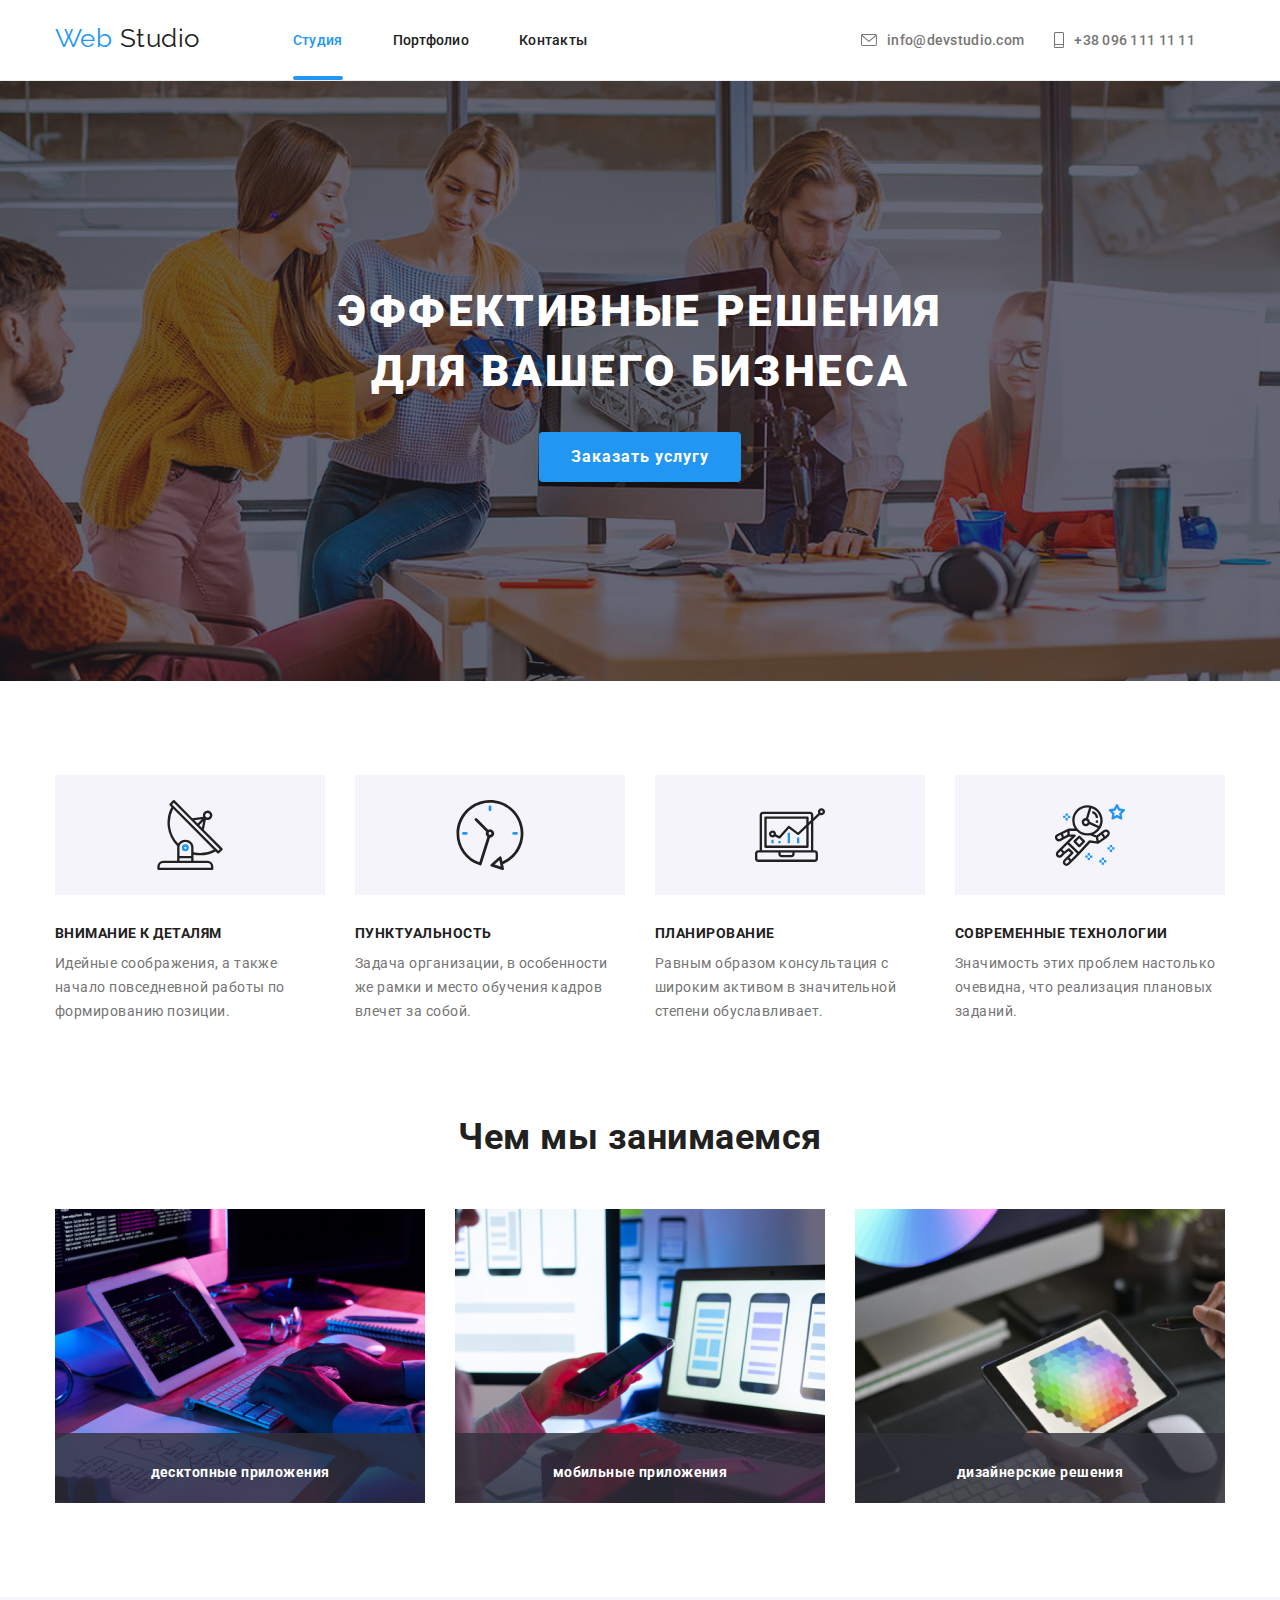
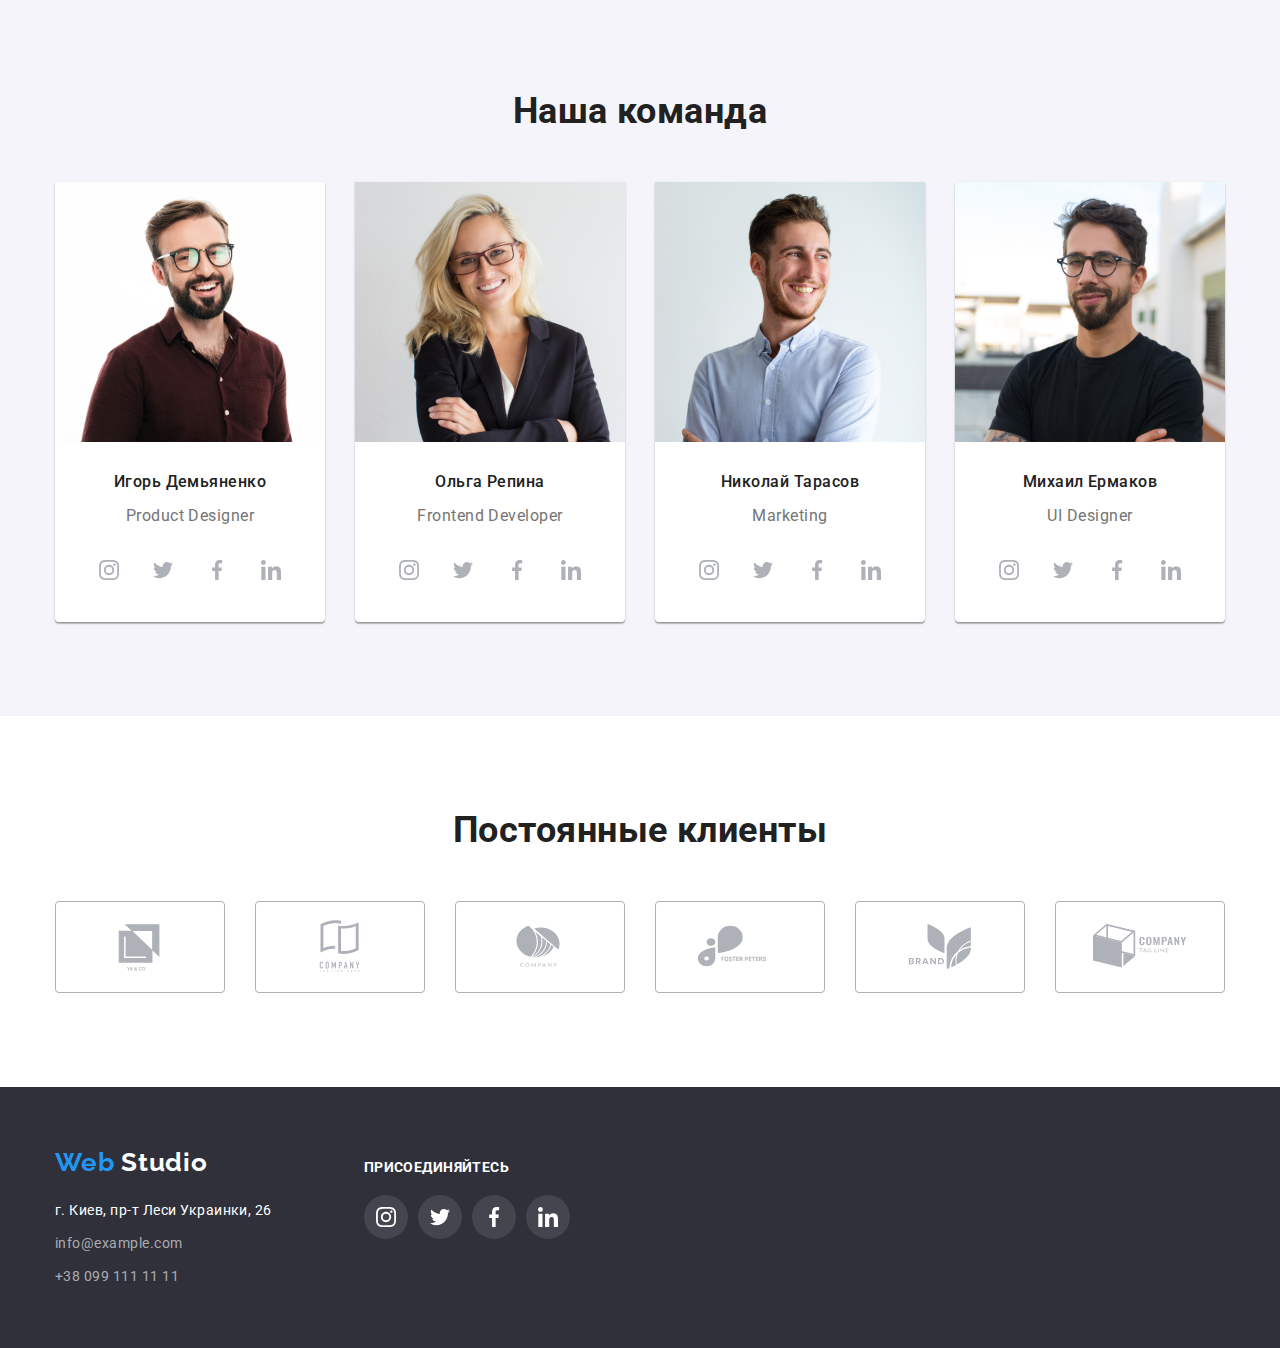
==== index.html @ a94831d3 "second commit" ====
<!DOCTYPE html>
<html lang="ru">
  <head>
    <meta charset="UTF-8" />
    <meta http-equiv="X-UA-Compatible" content="IE=edge" />
    <meta name="viewport" content="width=device-width, initial-scale=1.0" />
    <title>Студия</title>
    <link
      href="https://fonts.googleapis.com/css2?family=Raleway:wght@700&family=Roboto:wght@400;500;700;900&display=swap"
      rel="stylesheet"
    />
    <link
      rel="stylesheet"
      href="https://cdnjs.cloudflare.com/ajax/libs/modern-normalize/1.1.0/modern-normalize.min.css"
    />
    <!-- Animate.css start -->
    <link
      rel="stylesheet"
      href="https://cdnjs.cloudflare.com/ajax/libs/animate.css/4.1.1/animate.min.css"
    />
    <!-- Animate.css end -->

    <link rel="stylesheet" href="./css/styles.css" />
  </head>

  <body>
    <!--header-->

    <header class="page-header">
      <div class="container main-nav">
        <nav class="header-nav">
          <a href="./index.html" class="logo">
            Web
            <span class="second">Studio</span>
          </a>
          <ul class="site-nav list">
            <li class="item">
              <a href="./index.html" class="link current">Студия</a>
            </li>
            <li class="item">
              <a href="./portfolio.html" class="link">Портфолио</a>
            </li>
            <li class="item"><a href="" class="link">Контакты</a></li>
          </ul>
        </nav>

        <ul class="auth-nav list">
          <li class="item">
            <a class="auth-nav-link link" href="mailto:info@devstudio.com">
              <svg class="auth-nav-icon" width="16" height="12">
                <use href="./images/icons.svg#icon-post-mail"></use>
              </svg>
              info@devstudio.com
            </a>
          </li>

          <li class="item">
            <a class="auth-nav-link link" href="tel:+380961111111">
              <svg class="auth-nav-icon" width="10" height="16">
                <use href="./images/icons.svg#icon-telephone"></use>
              </svg>

              +38 096 111 11 11
            </a>
          </li>
        </ul>
      </div>
    </header>
    <main>
      <!--Герой-->

      <div class="hero overlay">
        <section>
          <div class="conteiner">
            <h1 class="title">
              Эффективные решения
              <br />
              для вашего бизнеса
            </h1>
            <button data-modal-open type="button" class="button primary">
              Заказать услугу
            </button>
          </div>
        </section>
        <!-- Модальное окно -->

        <div class="backdrop is-hidden" data-modal>
          <div class="modal">
            <button data-modal-close class="close">
              <svg class="button-close" width="18" height="18">
                <use href="./images/icons.svg#icon-icon-close"></use>
              </svg>
            </button>
          </div>
        </div>
      </div>

      <!--Преимущества-->

      <section class="section no-padding">
        <div class="container">
          <h2 class="visually-hidden">Преимущества</h2>
          <ul class="feature-list list">
            <li class="item">
              <div class="feature-list-icon">
                <svg class="feature-icon" width="70" height="70">
                  <use href="./images/icons.svg#icon-antenna"></use>
                </svg>
              </div>
              <h3 class="title">Внимание к деталям</h3>
              <p class="text">
                Идейные соображения, а также начало повседневной работы по
                формированию позиции.
              </p>
            </li>
            <li class="item">
              <div class="feature-list-icon">
                <svg class="feature-icon" width="70" height="70">
                  <use href="./images/icons.svg#icon-clock"></use>
                </svg>
              </div>
              <h3 class="title">Пунктуальность</h3>
              <p class="text">
                Задача организации, в особенности же рамки и место обучения
                кадров влечет за собой.
              </p>
            </li>
            <li class="item">
              <div class="feature-list-icon">
                <svg class="feature-icon" width="70" height="70">
                  <use href="./images/icons.svg#icon-diagram"></use>
                </svg>
              </div>
              <h3 class="title">Планирование</h3>
              <p class="text">
                Равным образом консультация с широким активом в значительной
                степени обуславливает.
              </p>
            </li>
            <li class="item">
              <div class="feature-list-icon">
                <svg class="feature-icon" width="70" height="70">
                  <use href="./images/icons.svg#icon-astronaut"></use>
                </svg>
              </div>
              <h3 class="title">Современные технологии</h3>
              <p class="text">
                Значимость этих проблем настолько очевидна, что реализация
                плановых заданий.
              </p>
            </li>
          </ul>
        </div>
      </section>

      <!--Чем мы занимаемся!-->

      <section class="section no-padding work">
        <div class="container">
          <h2 class="caption">Чем мы занимаемся</h2>
          <ul class="caption-list list">
            <li class="caption-img">
              <img
                src="./images/img-01.jpg"
                alt="компьютер"
                width="370"
                height="294"
              />
              <h3 class="text-list-work">десктопные приложения</h3>
            </li>
            <li class="caption-img">
              <img
                src="./images/img-02.jpg"
                alt="телефон"
                width="370"
                height="294"
              />
              <h3 class="text-list-work">мобильные приложения</h3>
            </li>
            <li class="caption-img">
              <img
                src="./images/img-03.jpg"
                alt="планшет"
                width="370"
                height="294"
              />
              <h3 class="text-list-work">дизайнерские решения</h3>
            </li>
          </ul>
        </div>
      </section>

      <!-- Наша команда-->

      <section class="section team no-padding">
        <div class="container">
          <h2 class="caption">Наша команда</h2>
          <ul class="team list">
            <li class="team-worker">
              <img
                class="team-img"
                src="./images/Stuff/image-01.jpg"
                alt="Игорь Демьяненко"
                width="270"
                height="260"
              />
              <div class="team-container">
                <h3 class="title">Игорь Демьяненко</h3>
                <p lang="en" class="text">Product Designer</p>

                <ul class="social-icon list">
                  <li class="list-social-icon">
                    <a
                      class="social-media-link link"
                      href=""
                      target="_blank"
                      rel="noopener noreferrer"
                      aria-label="instagram"
                    >
                      <svg class="team-social-icon" width="20" height="20">
                        <use
                          class="letter"
                          href="./images/icons.svg#icon-instagram"
                        ></use>
                      </svg>
                    </a>
                  </li>
                  <li class="list-social-icon">
                    <a
                      class="social-media-link link"
                      href=""
                      target="_blank"
                      rel="noopener noreferrer"
                      aria-label="twitter"
                    >
                      <svg class="team-social-icon" width="20" height="20">
                        <use href="./images/icons.svg#icon-twitter"></use>
                      </svg>
                    </a>
                  </li>
                  <li class="list-social-icon">
                    <a
                      class="social-media-link link"
                      href=""
                      target="_blank"
                      rel="noopener noreferrer"
                      aria-label="facebook"
                    >
                      <svg class="team-social-icon" width="20" height="20">
                        <use href="./images/icons.svg#icon-facebook"></use>
                      </svg>
                    </a>
                  </li>
                  <li class="list-social-icon">
                    <a
                      class="social-media-link link"
                      href=""
                      target="_blank"
                      rel="noopener noreferrer"
                      aria-label="linkedin"
                    >
                      <svg class="team-social-icon" width="20" height="20">
                        <use href="./images/icons.svg#icon-linkedin"></use>
                      </svg>
                    </a>
                  </li>
                </ul>
              </div>
            </li>
            <li class="team-worker">
              <img
                class="team-img"
                src="./images/Stuff/image-02.jpg"
                alt="Ольга Репина"
                width="270"
                height="260"
              />
              <div class="team-container">
                <h3 class="title">Ольга Репина</h3>
                <p lang="en" class="text">Frontend Developer</p>

                <ul class="social-icon list">
                  <li class="list-social-icon">
                    <a
                      class="social-media-link link"
                      href=""
                      target="_blank"
                      rel="noopener noreferrer"
                      aria-label="instagram"
                    >
                      <svg class="team-social-icon" width="20" height="20">
                        <use href="./images/icons.svg#icon-instagram"></use>
                      </svg>
                    </a>
                  </li>
                  <li class="list-social-icon">
                    <a
                      class="social-media-link link"
                      href=""
                      target="_blank"
                      rel="noopener noreferrer"
                      aria-label="twitter"
                    >
                      <svg class="team-social-icon" width="20" height="20">
                        <use href="./images/icons.svg#icon-twitter"></use>
                      </svg>
                    </a>
                  </li>
                  <li class="list-social-icon">
                    <a
                      class="social-media-link link"
                      href=""
                      target="_blank"
                      rel="noopener noreferrer"
                      aria-label="facebook"
                    >
                      <svg class="team-social-icon" width="20" height="20">
                        <use href="./images/icons.svg#icon-facebook"></use>
                      </svg>
                    </a>
                  </li>
                  <li class="list-social-icon">
                    <a
                      class="social-media-link link"
                      href=""
                      target="_blank"
                      rel="noopener noreferrer"
                      aria-label="linkedin"
                    >
                      <svg class="team-social-icon" width="20" height="20">
                        <use href="./images/icons.svg#icon-linkedin"></use>
                      </svg>
                    </a>
                  </li>
                </ul>
              </div>
            </li>
            <li class="team-worker">
              <img
                class="team-img"
                src="./images/Stuff/image-03.jpg"
                alt="Николай Тарасов"
                width="270"
                height="260"
              />
              <div class="team-container">
                <h3 class="title">Николай Тарасов</h3>
                <p lang="en" class="text">Marketing</p>

                <ul class="social-icon list">
                  <li class="list-social-icon">
                    <a
                      class="social-media-link link"
                      href=""
                      target="_blank"
                      rel="noopener noreferrer"
                      aria-label="instagram"
                    >
                      <svg class="team-social-icon" width="20" height="20">
                        <use href="./images/icons.svg#icon-instagram"></use>
                      </svg>
                    </a>
                  </li>
                  <li class="list-social-icon">
                    <a
                      class="social-media-link link"
                      href=""
                      target="_blank"
                      rel="noopener noreferrer"
                      aria-label="twitter"
                    >
                      <svg class="team-social-icon" width="20" height="20">
                        <use href="./images/icons.svg#icon-twitter"></use>
                      </svg>
                    </a>
                  </li>
                  <li class="list-social-icon">
                    <a
                      class="social-media-link link"
                      href=""
                      target="_blank"
                      rel="noopener noreferrer"
                      aria-label="facebook"
                    >
                      <svg class="team-social-icon" width="20" height="20">
                        <use href="./images/icons.svg#icon-facebook"></use>
                      </svg>
                    </a>
                  </li>
                  <li class="list-social-icon">
                    <a
                      class="social-media-link link"
                      href=""
                      target="_blank"
                      rel="noopener noreferrer"
                      aria-label="linkedin"
                    >
                      <svg class="team-social-icon" width="20" height="20">
                        <use href="./images/icons.svg#icon-linkedin"></use>
                      </svg>
                    </a>
                  </li>
                </ul>
              </div>
            </li>
            <li class="team-worker">
              <img
                class="team-img"
                src="./images/Stuff/image-04.jpg"
                alt="Михаил Ермаков"
                width="270"
                height="260"
              />
              <div class="team-container">
                <h3 class="title">Михаил Ермаков</h3>
                <p lang="en" class="text">UI Designer</p>

                <ul class="social-icon list">
                  <li class="list-social-icon">
                    <a
                      class="social-media-link link"
                      href=""
                      target="_blank"
                      rel="noopener noreferrer"
                      aria-label="instagram"
                    >
                      <svg class="team-social-icon" width="20" height="20">
                        <use href="./images/icons.svg#icon-instagram"></use>
                      </svg>
                    </a>
                  </li>
                  <li class="list-social-icon">
                    <a
                      class="social-media-link link"
                      href=""
                      target="_blank"
                      rel="noopener noreferrer"
                      aria-label="twitter"
                    >
                      <svg class="team-social-icon" width="20" height="20">
                        <use href="./images/icons.svg#icon-twitter"></use>
                      </svg>
                    </a>
                  </li>
                  <li class="list-social-icon">
                    <a
                      class="social-media-link link"
                      href=""
                      target="_blank"
                      rel="noopener noreferrer"
                      aria-label="facebook"
                    >
                      <svg class="team-social-icon" width="20" height="20">
                        <use href="./images/icons.svg#icon-facebook"></use>
                      </svg>
                    </a>
                  </li>
                  <li class="list-social-icon">
                    <a
                      class="social-media-link link"
                      href=""
                      target="_blank"
                      rel="noopener noreferrer"
                      aria-label="linkedin"
                    >
                      <svg class="team-social-icon" width="20" height="20">
                        <use href="./images/icons.svg#icon-linkedin"></use>
                      </svg>
                    </a>
                  </li>
                </ul>
              </div>
            </li>
          </ul>
        </div>
      </section>

      <!--Постоянные партнеры -->

      <section class="section no-padding">
        <div class="container">
          <h2 class="caption">Постоянные клиенты</h2>
          <ul class="partner-list list">
            <li class="item">
              <a class="partner-link" href="">
                <svg class="partner-icon" width="106" height="60">
                  <use class="group" href="./images/icons.svg#icon-yako"></use>
                </svg>
              </a>
            </li>
            <li class="item">
              <a class="partner-link" href="">
                <svg class="partner-icon" width="106" height="60">
                  <use href="./images/icons.svg#icon-tagline-company"></use>
                </svg>
              </a>
            </li>
            <li class="item">
              <a class="partner-link" href="">
                <svg class="partner-icon" width="106" height="60">
                  <use href="./images/icons.svg#icon-company"></use>
                </svg>
              </a>
            </li>
            <li class="item">
              <a class="partner-link" href="">
                <svg class="partner-icon" width="106" height="60">
                  <use href="./images/icons.svg#icon-foster-peters"></use>
                </svg>
              </a>
            </li>
            <li class="item">
              <a class="partner-link" href="">
                <svg class="partner-icon" width="106" height="60">
                  <use href="./images/icons.svg#icon-brand"></use>
                </svg>
              </a>
            </li>
            <li class="item">
              <a class="partner-link" href="">
                <svg class="partner-icon" width="106" height="60">
                  <use href="./images/icons.svg#icon-company-tagline"></use>
                </svg>
              </a>
            </li>
          </ul>
        </div>
      </section>
    </main>

    <!--footer-->

    <footer class="footer">
      <div class="container">
        <div class="footer-adress">
          <a href="./index.html" class="logo">
            Web
            <span class="secondary">Studio</span>
          </a>
          <address class="address">
            <ul class="contact list">
              <li class="item item-map">
                <a
                  href="https://goo.gl/maps/piqngm7oDQpEDh6u6"
                  target="_blank"
                  rel="noopener nofollow noreferrer"
                  class="link"
                >
                  г. Киев, пр-т Леси Украинки, 26
                </a>
              </li>
              <li class="item">
                <a href="mailto:info@example.com" class="info"
                  >info@example.com</a
                >
              </li>
              <li class="item">
                <a href="tel:+380991111111" class="info">+38 099 111 11 11</a>
              </li>
            </ul>
          </address>
        </div>

        <div class="footer-social">
          <h2 class="caption">присоединяйтесь</h2>
          <ul class="social-icon list">
            <li class="list-social-icon">
              <a
                class="link"
                href=""
                target="_blank"
                rel="noopener noreferrer"
                aria-label="instagram"
              ></a>
              <svg class="team-social-icon" width="20" height="20">
                <use href="./images/symbol-defs.svg#icon-instagram"></use>
              </svg>
            </li>
            <li class="list-social-icon">
              <a
                class="link"
                href=""
                target="_blank"
                rel="noopener noreferrer"
                aria-label="twitter"
              ></a>
              <svg class="team-social-icon" width="20" height="20">
                <use href="./images/symbol-defs.svg#icon-twitter"></use>
              </svg>
            </li>
            <li class="list-social-icon">
              <a
                class="link"
                href=""
                target="_blank"
                rel="noopener noreferrer"
                aria-label="facebook"
              ></a>
              <svg class="team-social-icon" width="20" height="20">
                <use href="./images/symbol-defs.svg#icon-facebook"></use>
              </svg>
            </li>
            <li class="list-social-icon">
              <a
                class="link"
                href=""
                target="_blank"
                rel="noopener noreferrer"
                aria-label="linkedin"
              ></a>
              <svg class="team-social-icon" width="20" height="20">
                <use href="./images/symbol-defs.svg#icon-linkedin"></use>
              </svg>
            </li>
          </ul>
        </div>
      </div>
    </footer>
    <script src="./js/modal.js"></script>
  </body>
</html>
---- css/styles.css ----
/* цвет основного текста #212121 */
/* вторичный цвет текста #757575 */
/* цвет основного фона  #FFFFFF */
/* акцент 2196F3 */
/* вторичный цвет фона 2F303A */

:root {
    --primary-text-color: #212121;
    --title-text-color: #757575;
    --accent-color: #2196F3;
    --primary-white-color: #FFFFFF;
    --secondary-bg-gray-color: #2F303A;
    --secondary-dg-but-color: #F5F4FA;
    --animation-transition: 250ms cubic-bezier(0.4, 0, 0.2, 1);
    --svg-icon-color-gray: #AFB1B8;
}

body {
    background-color: var(--primary-white-color);
    color: var(--primary-text-color);

    font-family: Roboto, sans-serif;
    letter-spacing: 0.03em
}

img {
    display: block;
    max-width: 100%;
    height: auto;
}

.visually-hidden {
    position: absolute;
    white-space: nowrap;
    width: 1px;
    height: 1px;
    overflow: hidden;
    border: 0;
    padding: 0;
    clip: rect(0 0 0 0);
    clip-path: inset(50%);
    margin: -1px;
}

/*  Основные Утилиты */

.container {
    margin-left: auto;
    margin-right: auto;
    width: 1200px;
    padding-left: 15px;
    padding-right: 15px;

    margin-top: 0 auto;
}



.list {
    list-style: none;
    margin: 0;
    padding: 0;
}



/* Стили для html */



/* header  Site nav */



.logo {
    padding-top: 24px;
    padding-bottom: 25px;

    color: var(--accent-color);

    font-family: Raleway, sans-serif;
    font-size: 26px;
    line-height: 1.2x;
    text-decoration: none;

    color: var(--accent-color);

}

.logo .second {
    color: var(--primary-text-color);
}

.main-nav {
    display: flex;

}



.page-header {
    border-bottom: 1px solid #ECECEC;

}

.header-nav {
    display: flex;

}

.site-nav {
    display: flex;
    margin-left: 93px;

}

.site-nav .item {
    margin-right: 50px;
}

.site-nav .item:last-child {
    margin-right: 0;
}


.site-nav .link {
    display: block;
    padding-top: 32px;
    padding-bottom: 32px;

    color: var(--primary-text-color);

    font-weight: 500;
    font-size: 14px;
    line-height: 1.15;
    letter-spacing: 0.02em;
    text-decoration: none;

    transition: color var(--animation-transition);

}

.site-nav .link:hover,
.site-nav .link:focus {
    color: var(--accent-color);
}

.site-nav .link.current {
    color: var(--accent-color);
}


.item {
    position: relative;
}


.link.current::after {
    position: absolute;
    content: '';
    display: block;
    left: 0;
    bottom: 0;

    width: 100%;
    height: 4px;

    background-color: var(--accent-color);
    border-radius: 2px;

}




.auth-nav {
    display: flex;
    margin-left: auto;


}

/* Иконки навигации */


.auth-nav-link {
    display: flex;
    padding-top: 32px;
    padding-bottom: 32px;

    margin-right: 30px;

    color: var(--title-text-color);

    font-weight: 500;
    font-size: 14px;
    line-height: 1.15;
    letter-spacing: 0.02em;
    text-decoration: none;

    text-align: center;
    justify-content: center;
    align-items: center;

    transition: color var(--animation-transition);

}




.auth-nav-icon {
    margin-right: 10px;
    fill: currentColor;

}



.auth-nav-link:hover,
.auth-nav-link:focus {
    color: var(--accent-color);
}





/* Герой */




.hero {

    padding-top: 200px;
    padding-bottom: 200px;

    color: var(--primary-white-color);
    background-color: var(--secondary-bg-gray-color);

    left: 0px;
    top: 80px;
    text-align: center;
    display: block;


}

.overlay {
    max-width: 1600px;
    height: 600px;
    margin-left: auto;
    margin-right: auto;
    background-image: linear-gradient(to right, rgba(47, 48, 58, 0.4), rgba(47, 48, 58, 0.4)), url("../images/Img\ bg\ 1.png");
    background-repeat: no-repeat;
    background-position: center;
    background-size: cover;

}




.hero .title {
    margin-bottom: 30px;
    margin-top: 0;

    text-transform: uppercase;
    font-weight: 900;
    font-size: 44px;
    line-height: 1.37;
    letter-spacing: 0.06em;
    text-align: center;

}

/* button */


.button {
    text-align: center;
    border-radius: 4px;
    display: inline-block;
    border: transparent;
    justify-content: center;

    color: var(--primary-white-color);
    background-color: var(--accent-color);

    cursor: pointer;
    border: none;
}

.button.primary {
    padding: 10px 32px;

    min-width: 200px;
    cursor: pointer;
    font-weight: 700;
    font-size: 16px;
    line-height: 1.88;
    letter-spacing: 0.06em;
    border: none;

    box-shadow: 0px 4px 4px rgba(0, 0, 0, 0.15);
    transition: background-color var(--animation-transition);
}

.button.primary:hover,
.button.primary:focus {
    background-color: var(--accent-color);
}



/* Преимущества feature-list
section no-padding*/

.feature-list {
    display: flex;
    flex-wrap: wrap;
    padding-left: 0;
}

.feature-list-icon {
    display: flex;
    height: 120px;
    justify-content: center;

    text-align: center;
    align-items: center;

    background-color: #F5F4FA;

    margin-bottom: 30px;
}

.feature-list .item {
    width: 270px;

}

.feature-list .item:not(:last-child) {
    margin-right: 30px;

}

.feature-list .title {
    margin: 0;
    margin-bottom: 10px;

    color: var(--title-text---color);

    text-transform: uppercase;
    font-weight: 700;
    font-size: 14px;
    line-height: 1.15;
}

.feature-list .text {
    margin: 0;

    color: #757575;

    font-weight: 400;
    font-size: 14px;
    line-height: 1.72;

}




/* Чем мы занимаемся */


.section {

    padding-top: 94px;
    padding-bottom: 94px;

}

.section .no-padding {
    padding-top: 0;
    padding-bottom: 0;
}

.section.no-padding.work {
    padding-top: 0;
}

.section .caption {
    margin-top: 0;
    margin-bottom: 50px;

    color: var(--primary-text-color);

    font-weight: 700;
    font-size: 36px;
    line-height: 1, 17;
    text-align: center;


}


.caption-list {
    display: flex;

}


.caption-img:nth-child(2) {
    margin-right: 30px;
    margin-left: 30px;
    /* position: relative; */
}

/* Позиционирование - Чем мы занимаемся */

.caption-img {
    position: relative;

}

.text-list-work {
    position: absolute;
    bottom: 0;
    left: 50%;
    right: 50%;
    width: 100%;

    font-weight: 700;
    font-size: 14px;
    line-height: 1.14;
    text-align: center;
    letter-spacing: 0.03em;

    color: var(--primary-white-color);

    transform: translate(-50%, -50%);
}

.caption-img::before {
    display: flex;
    position: absolute;
    bottom: 0;
    content: "";
    width: 370px;
    height: 70px;


    background: rgba(47, 48, 58, 0.8);

}




/* Наша команда */

.section.team {
    background-color: var(--secondary-dg-but-color);
}

.team-container {
    padding-top: 30px;
    padding-bottom: 30px;
}

.section .team {
    display: flex;
}

.team .title {
    margin-bottom: 10px;
    margin-top: 0;

    color: var(--primary-text-color);

    font-weight: 500;
    font-size: 16px;
    line-height: 1.19;
    text-align: center;

}

.team .text {
    margin-top: 0;
    margin-bottom: 16px;

    color: var(--title-text-color);

    font-weight: 400;
    font-size: 16px;
    line-height: 1.9;
    text-align: center;

}


.team-worker:nth-child(-n+3) {
    margin-right: 30px;
}

.team-worker {
    background: var(--primary-white-color);
    box-shadow: 0px 1px 3px rgba(0, 0, 0, 0.12), 0px 1px 1px rgba(0, 0, 0, 0.14), 0px 2px 1px rgba(0, 0, 0, 0.2);
    border-radius: 0px 0px 4px 4px;
}




/* Соцсети Команды*/

.social-icon {
    display: flex;
    justify-content: center;
    align-items: center;
    text-align: center;
}

.list-social-icon:not(:last-child) {
    margin-right: 10px;
}

.social-media-link {
    display: flex;
    align-items: center;
    justify-content: center;
    width: 44px;
    height: 44px;
    color: #AFB1B8;
    border-radius: 50%;

    transition: color var(--animation-transition), background-color var(--animation-transition);
}


.social-media-link:hover,
.social-media-link:focus {
    color: #FFFFFF;
    background-color: var(--accent-color);
    transition: color var(--animation-transition), background-color var(--animation-transition);
}

.team-social-icon {
    fill: currentColor;
}






/*  Постоянные партнеры  */


.partner-list {
    display: flex;
    flex-wrap: wrap;
    padding-left: 0;

}

.partner-link {
    display: flex;
    text-align: center;
    justify-content: center;
    align-items: center;

    color: var(--svg-icon-color-gray);

    width: 170px;
    height: 92px;

    border: 1px solid #AFB1B8;
    border-radius: 4px;

    transition: color var(--animation-transition), border var(--animation-transition);
}


.partner-list .item:not(:last-child) {
    margin-right: 30px;

}

.partner-icon {
    fill: currentColor;
}

.partner-link:hover,
.partner-link:focus {
    color: var(--accent-color);
    border: 1px solid var(--accent-color);
}











/* footet */

.logo .secondary {

    margin-top: 60px;
    margin-bottom: 20px;

    color: var(--primary-white-color);

}

.footer {

    padding-top: 60px;
    padding-bottom: 60px;
    background-color: var(--secondary-bg-gray-color);

    display: flex;
}


.footer .logo {
    margin-top: 60px;
    margin-bottom: 20px;
    margin-right: 156px;
    font-weight: 700;
    font-size: 26px;
    line-height: 1.2;
    letter-spacing: 0.03em;
}

.address {
    margin-top: 20px;
}

.contact.list>.item:nth-child(n+2) {
    margin-top: 9px;

}

.address.item-map {
    color: var(--primary-white-color);

    font-weight: 400;
    font-size: 14px;
    line-height: 1.72;
    letter-spacing: 0.03em;

}

.contact .link {
    margin-bottom: 9px;

    color: var(--primary-white-color);

    text-decoration: none;
    font-weight: 400;
    font-size: 14px;
    line-height: 1.72;
    font-style: normal;

    transition: color var(--animation-transition);
}


.contact .link:hover,
.contact .link:focus {
    color: var(--accent-color);
}

.contact .info {
    margin-bottom: 9px;

    color: rgba(255, 255, 255, 0.6);

    text-decoration: none;
    font-weight: 400;
    font-size: 14px;
    line-height: 1.72;
    font-style: normal;

    transition: color var(--animation-transition);
}

.contact .info:hover,
.contact .info:focus {
    color: var(--accent-color);
}


.footer .container {
    display: flex;
}

.list-social-icon {
    fill: currentColor;

}

.footer-social .caption {
    display: flex;
    font-weight: 700;
    font-size: 14px;
    line-height: 16px;
    letter-spacing: 0.03em;
    text-transform: uppercase;

    margin-bottom: 20px;

    color: #FFFFFF;


}

.footer .social-icon {
    margin-left: 0;
    margin-right: 0;
    padding-left: 0;
    cursor: pointer;

}


.footer-social .list-social-icon {
    border-radius: 50%;
    background-color: rgba(255, 255, 255, 0.1);
    color: #FFFFFF;

    display: flex;
    text-align: center;
    justify-content: center;
    align-items: center;

    width: 44px;
    height: 44px;

    transition: background-color var(--animation-transition);
}


/* .list-social-icon .link {
    color: #AFB1B8;
} */

.footer-social .list-social-icon:hover,
.footer-social .list-social-icon:focus {
    background-color: var(--accent-color);

}




/* Стили для Портфолио */

/* Фильтр меню */

.button.secondary {

    display: flex;

    padding: 6px, 22px;
    margin-right: 0;

    color: var(--primary-text-color);
    background-color: var(--secondary-dg-but-color);

    font-family: Roboto, sans-serif;
    cursor: pointer;
    font-weight: 500;
    font-size: 16px;
    line-height: 1.63;
    text-align: center;
    align-items: center;

    transition: color var(--animation-transition), background-color var(--animation-transition), box-shadow var(--animation-transition);


}


.button.secondary:hover,
.button.secondary:focus {
    color: var(--primary-white-color);
    background-color: var(--accent-color);
    box-shadow: 0px 3px 1px rgba(0, 0, 0, 0.1), 0px 1px 2px rgba(0, 0, 0, 0.08), 0px 2px 2px rgba(0, 0, 0, 0.12);
}

.button.secondary.all {
    width: 73px;
    height: 38px;
    left: 510px;
    top: 162px;
}

.button.secondary.veb {
    width: 128px;
    height: 38px;
    left: 591px;
    top: 162px;
}

.button.secondary.app {
    width: 145px;
    height: 38px;
    left: 727px;
    top: 162px;
}

.button.secondary.des {
    width: 103px;
    height: 38px;
    left: 880px;
    top: 162px;
}

.button.secondary.mark {
    width: 130px;
    height: 38px;
    left: 991px;
    top: 162px;
}

.list.filter {
    display: flex;
    justify-content: center;
    margin-bottom: 50px;
}

.list.filter>.item:nth-child(n+2) {
    margin-left: 8px;
}


/* Элементы  */

.link-elements {
    display: block;
    text-decoration: none;

    transition: box-shadow var(--animation-transition);
}

.projects .title {
    margin-top: 0;
    margin-bottom: 4px;

    color: var(--primary-text-color);

    font-weight: 700;
    font-size: 18px;
    line-height: 2;
    letter-spacing: 0.06em;

}

.projects .text {
    margin-top: 0;
    margin-bottom: 0;

    color: var(--title-text-color);

    font-weight: 400;
    font-size: 16px;
    line-height: 1.88;

}

.link {
    text-decoration: none;
    display: flex;
}

.projects.link.list {
    display: flex;
    flex-wrap: wrap;
    padding-left: 0;
}


.projects-element {
    width: calc((100% - 60px) / 3);
    display: block;

    transition: box-shadow var(--animation-transition);

}

.projects-element:hover,
.projects-element:focus {
    background: #FFFFFF;

    box-shadow: 0px 1px 1px rgba(0, 0, 0, 0.12), 0px 4px 4px rgba(0, 0, 0, 0.06), 1px 4px 6px rgba(0, 0, 0, 0.16);

}

.projects-element:nth-child(-n + 6) {
    margin-bottom: 30px;

}

.projects-element:nth-child(3n+2) {
    margin-left: 30px;
    margin-right: 30px;
}



.projects-box {
    border: 1px solid #EEEEEE;
    padding: 20px 24px;
    border-top: none;

}

/* Overlay portfolio*/

.projects-overlay {

    position: relative;
    overflow: hidden;

}

.projects-text {
    position: absolute;

    display: block;
    align-items: center;
    justify-content: center;
    top: 0;
    left: 0;
    width: 100%;
    height: 100%;
    margin: 0;
    padding: 63px 24px;

    font-weight: 400;
    font-size: 18px;
    line-height: 1.55;
    letter-spacing: 0.03em;

    color: var(--primary-white-color);
    background-color: rgba(33, 150, 243, 0.9);

    transform: translateY(100%);
    transition: transform var(--animation-transition), opacity var(--animation-transition);

    opacity: 0;
}

.projects-element:hover .projects-text {
    opacity: 1;
    transform: translateY(0);
}


/* Modal window */

.backdrop {
    position: fixed;
    top: 0;
    left: 0;
    width: 100%;
    height: 100%;

    background-color: rgba(0, 0, 0, 0.2);

    /* opacity: 1;
    visibility: visible;
    pointer-events: initial; */

    transition: opacity var(--animation-transition), visibility var(--animation-transition);

    z-index: 2;
}

.backdrop.is-hidden {
    opacity: 0;
    pointer-events: none;
    visibility: hidden;

}

/* .backdrop.is-hidden .modal {
    transform: translate(-50%, -50%) scale(0.9); 
}  */


.modal {
    position: absolute;
    top: 50%;
    left: 50%;
    width: 528px;
    height: 581px;
    /* justify-content: center; */
    transform: translate(-50%, -50%);
    /* transform: translate(50%, -50%) scale(1); */
    border-radius: 4px;

    background-color: var(--primary-white-color);
    box-shadow: 0px 1px 3px rgba(0, 0, 0, 0.12),
        0px 1px 1px rgba(0, 0, 0, 0.14),
        0px 2px 1px rgba(0, 0, 0, 0.2);

    transition: transform var(--animation-transition);

}

.button-close {
    width: 11px;
    height: 11px;

}

.close {
    position: absolute;
    display: flex;
    top: 8px;
    right: 8px;
    align-items: center;
    justify-content: center;
    width: 30px;
    height: 30px;
    border: 1px solid rgba(0, 0, 0, 0.1);
    border-radius: 50%;
    background: transparent;
    cursor: pointer;


}
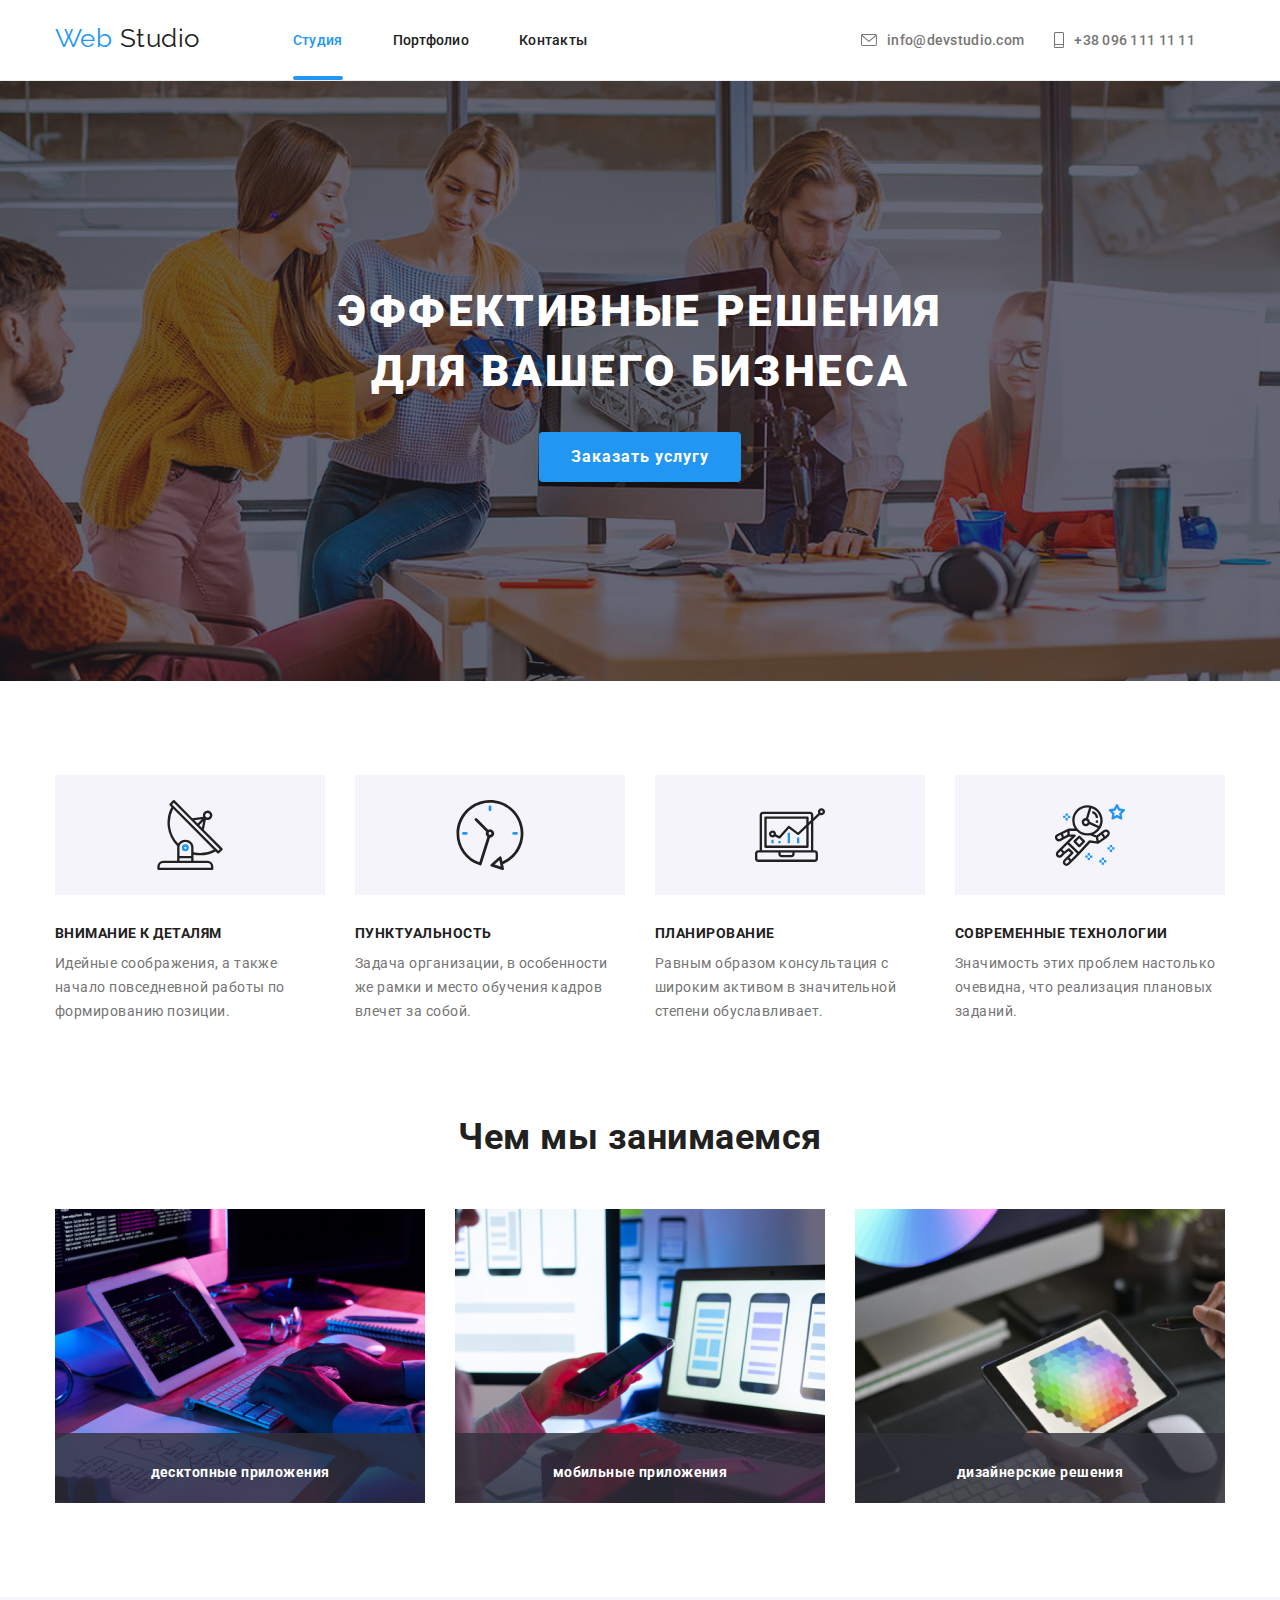
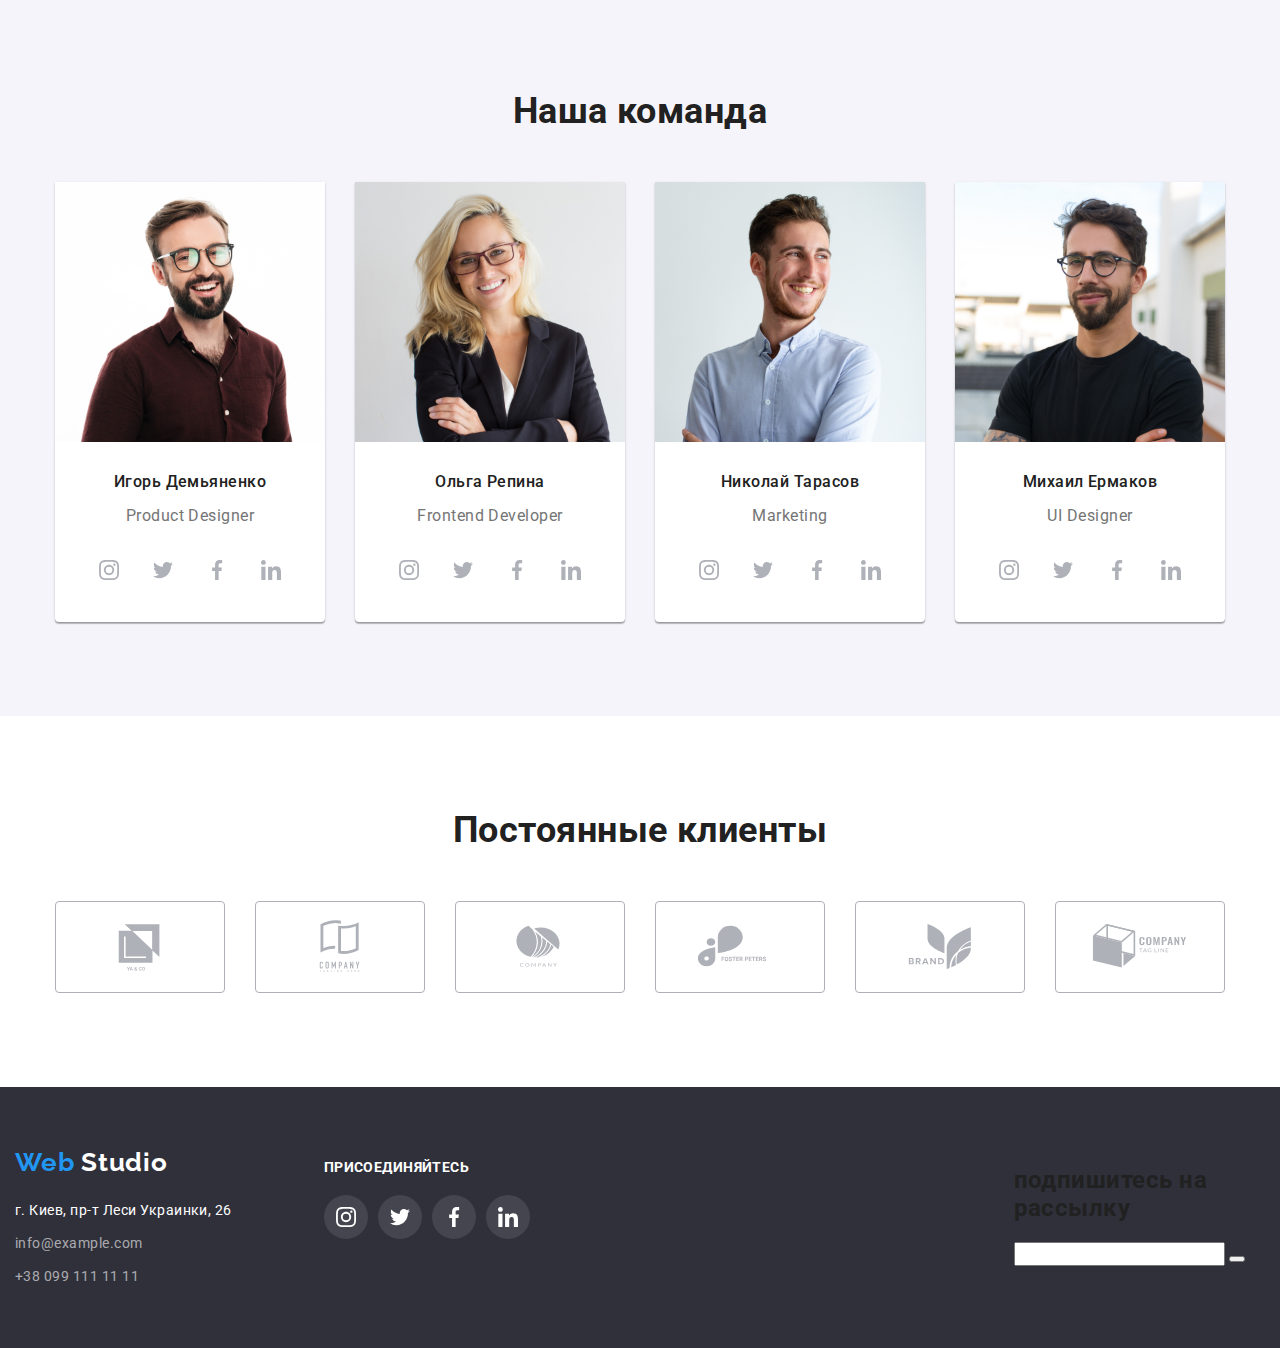
==== commit cbf3b77c: "Update index.html" ====
--- a/index.html
+++ b/index.html
@@ -1,621 +1,545 @@
 <!DOCTYPE html>
 <html lang="ru">
-  <head>
-    <meta charset="UTF-8" />
-    <meta http-equiv="X-UA-Compatible" content="IE=edge" />
-    <meta name="viewport" content="width=device-width, initial-scale=1.0" />
-    <title>Студия</title>
-    <link
-      href="https://fonts.googleapis.com/css2?family=Raleway:wght@700&family=Roboto:wght@400;500;700;900&display=swap"
-      rel="stylesheet"
-    />
-    <link
-      rel="stylesheet"
-      href="https://cdnjs.cloudflare.com/ajax/libs/modern-normalize/1.1.0/modern-normalize.min.css"
-    />
-    <!-- Animate.css start -->
-    <link
-      rel="stylesheet"
-      href="https://cdnjs.cloudflare.com/ajax/libs/animate.css/4.1.1/animate.min.css"
-    />
-    <!-- Animate.css end -->
-
-    <link rel="stylesheet" href="./css/styles.css" />
-  </head>
-
-  <body>
-    <!--header-->
-
-    <header class="page-header">
-      <div class="container main-nav">
-        <nav class="header-nav">
-          <a href="./index.html" class="logo">
-            Web
-            <span class="second">Studio</span>
-          </a>
-          <ul class="site-nav list">
-            <li class="item">
-              <a href="./index.html" class="link current">Студия</a>
-            </li>
-            <li class="item">
-              <a href="./portfolio.html" class="link">Портфолио</a>
-            </li>
-            <li class="item"><a href="" class="link">Контакты</a></li>
-          </ul>
-        </nav>
-
-        <ul class="auth-nav list">
-          <li class="item">
-            <a class="auth-nav-link link" href="mailto:info@devstudio.com">
-              <svg class="auth-nav-icon" width="16" height="12">
-                <use href="./images/icons.svg#icon-post-mail"></use>
-              </svg>
-              info@devstudio.com
-            </a>
-          </li>
-
-          <li class="item">
-            <a class="auth-nav-link link" href="tel:+380961111111">
-              <svg class="auth-nav-icon" width="10" height="16">
-                <use href="./images/icons.svg#icon-telephone"></use>
-              </svg>
-
-              +38 096 111 11 11
-            </a>
-          </li>
-        </ul>
-      </div>
-    </header>
-    <main>
-      <!--Герой-->
-
-      <div class="hero overlay">
-        <section>
-          <div class="conteiner">
-            <h1 class="title">
-              Эффективные решения
-              <br />
-              для вашего бизнеса
-            </h1>
-            <button data-modal-open type="button" class="button primary">
-              Заказать услугу
-            </button>
-          </div>
-        </section>
-        <!-- Модальное окно -->
-
-        <div class="backdrop is-hidden" data-modal>
-          <div class="modal">
-            <button data-modal-close class="close">
-              <svg class="button-close" width="18" height="18">
-                <use href="./images/icons.svg#icon-icon-close"></use>
-              </svg>
-            </button>
-          </div>
-        </div>
-      </div>
-
-      <!--Преимущества-->
-
-      <section class="section no-padding">
-        <div class="container">
-          <h2 class="visually-hidden">Преимущества</h2>
-          <ul class="feature-list list">
-            <li class="item">
-              <div class="feature-list-icon">
-                <svg class="feature-icon" width="70" height="70">
-                  <use href="./images/icons.svg#icon-antenna"></use>
-                </svg>
-              </div>
-              <h3 class="title">Внимание к деталям</h3>
-              <p class="text">
-                Идейные соображения, а также начало повседневной работы по
-                формированию позиции.
-              </p>
-            </li>
-            <li class="item">
-              <div class="feature-list-icon">
-                <svg class="feature-icon" width="70" height="70">
-                  <use href="./images/icons.svg#icon-clock"></use>
-                </svg>
-              </div>
-              <h3 class="title">Пунктуальность</h3>
-              <p class="text">
-                Задача организации, в особенности же рамки и место обучения
-                кадров влечет за собой.
-              </p>
-            </li>
-            <li class="item">
-              <div class="feature-list-icon">
-                <svg class="feature-icon" width="70" height="70">
-                  <use href="./images/icons.svg#icon-diagram"></use>
-                </svg>
-              </div>
-              <h3 class="title">Планирование</h3>
-              <p class="text">
-                Равным образом консультация с широким активом в значительной
-                степени обуславливает.
-              </p>
-            </li>
-            <li class="item">
-              <div class="feature-list-icon">
-                <svg class="feature-icon" width="70" height="70">
-                  <use href="./images/icons.svg#icon-astronaut"></use>
-                </svg>
-              </div>
-              <h3 class="title">Современные технологии</h3>
-              <p class="text">
-                Значимость этих проблем настолько очевидна, что реализация
-                плановых заданий.
-              </p>
-            </li>
-          </ul>
-        </div>
-      </section>
-
-      <!--Чем мы занимаемся!-->
-
-      <section class="section no-padding work">
-        <div class="container">
-          <h2 class="caption">Чем мы занимаемся</h2>
-          <ul class="caption-list list">
-            <li class="caption-img">
-              <img
-                src="./images/img-01.jpg"
-                alt="компьютер"
-                width="370"
-                height="294"
-              />
-              <h3 class="text-list-work">десктопные приложения</h3>
-            </li>
-            <li class="caption-img">
-              <img
-                src="./images/img-02.jpg"
-                alt="телефон"
-                width="370"
-                height="294"
-              />
-              <h3 class="text-list-work">мобильные приложения</h3>
-            </li>
-            <li class="caption-img">
-              <img
-                src="./images/img-03.jpg"
-                alt="планшет"
-                width="370"
-                height="294"
-              />
-              <h3 class="text-list-work">дизайнерские решения</h3>
-            </li>
-          </ul>
-        </div>
-      </section>
-
-      <!-- Наша команда-->
-
-      <section class="section team no-padding">
-        <div class="container">
-          <h2 class="caption">Наша команда</h2>
-          <ul class="team list">
-            <li class="team-worker">
-              <img
-                class="team-img"
-                src="./images/Stuff/image-01.jpg"
-                alt="Игорь Демьяненко"
-                width="270"
-                height="260"
-              />
-              <div class="team-container">
-                <h3 class="title">Игорь Демьяненко</h3>
-                <p lang="en" class="text">Product Designer</p>
-
-                <ul class="social-icon list">
-                  <li class="list-social-icon">
-                    <a
-                      class="social-media-link link"
-                      href=""
-                      target="_blank"
-                      rel="noopener noreferrer"
-                      aria-label="instagram"
-                    >
-                      <svg class="team-social-icon" width="20" height="20">
-                        <use
-                          class="letter"
-                          href="./images/icons.svg#icon-instagram"
-                        ></use>
-                      </svg>
-                    </a>
-                  </li>
-                  <li class="list-social-icon">
-                    <a
-                      class="social-media-link link"
-                      href=""
-                      target="_blank"
-                      rel="noopener noreferrer"
-                      aria-label="twitter"
-                    >
-                      <svg class="team-social-icon" width="20" height="20">
-                        <use href="./images/icons.svg#icon-twitter"></use>
-                      </svg>
-                    </a>
-                  </li>
-                  <li class="list-social-icon">
-                    <a
-                      class="social-media-link link"
-                      href=""
-                      target="_blank"
-                      rel="noopener noreferrer"
-                      aria-label="facebook"
-                    >
-                      <svg class="team-social-icon" width="20" height="20">
-                        <use href="./images/icons.svg#icon-facebook"></use>
-                      </svg>
-                    </a>
-                  </li>
-                  <li class="list-social-icon">
-                    <a
-                      class="social-media-link link"
-                      href=""
-                      target="_blank"
-                      rel="noopener noreferrer"
-                      aria-label="linkedin"
-                    >
-                      <svg class="team-social-icon" width="20" height="20">
-                        <use href="./images/icons.svg#icon-linkedin"></use>
-                      </svg>
-                    </a>
-                  </li>
-                </ul>
-              </div>
-            </li>
-            <li class="team-worker">
-              <img
-                class="team-img"
-                src="./images/Stuff/image-02.jpg"
-                alt="Ольга Репина"
-                width="270"
-                height="260"
-              />
-              <div class="team-container">
-                <h3 class="title">Ольга Репина</h3>
-                <p lang="en" class="text">Frontend Developer</p>
-
-                <ul class="social-icon list">
-                  <li class="list-social-icon">
-                    <a
-                      class="social-media-link link"
-                      href=""
-                      target="_blank"
-                      rel="noopener noreferrer"
-                      aria-label="instagram"
-                    >
-                      <svg class="team-social-icon" width="20" height="20">
-                        <use href="./images/icons.svg#icon-instagram"></use>
-                      </svg>
-                    </a>
-                  </li>
-                  <li class="list-social-icon">
-                    <a
-                      class="social-media-link link"
-                      href=""
-                      target="_blank"
-                      rel="noopener noreferrer"
-                      aria-label="twitter"
-                    >
-                      <svg class="team-social-icon" width="20" height="20">
-                        <use href="./images/icons.svg#icon-twitter"></use>
-                      </svg>
-                    </a>
-                  </li>
-                  <li class="list-social-icon">
-                    <a
-                      class="social-media-link link"
-                      href=""
-                      target="_blank"
-                      rel="noopener noreferrer"
-                      aria-label="facebook"
-                    >
-                      <svg class="team-social-icon" width="20" height="20">
-                        <use href="./images/icons.svg#icon-facebook"></use>
-                      </svg>
-                    </a>
-                  </li>
-                  <li class="list-social-icon">
-                    <a
-                      class="social-media-link link"
-                      href=""
-                      target="_blank"
-                      rel="noopener noreferrer"
-                      aria-label="linkedin"
-                    >
-                      <svg class="team-social-icon" width="20" height="20">
-                        <use href="./images/icons.svg#icon-linkedin"></use>
-                      </svg>
-                    </a>
-                  </li>
-                </ul>
-              </div>
-            </li>
-            <li class="team-worker">
-              <img
-                class="team-img"
-                src="./images/Stuff/image-03.jpg"
-                alt="Николай Тарасов"
-                width="270"
-                height="260"
-              />
-              <div class="team-container">
-                <h3 class="title">Николай Тарасов</h3>
-                <p lang="en" class="text">Marketing</p>
-
-                <ul class="social-icon list">
-                  <li class="list-social-icon">
-                    <a
-                      class="social-media-link link"
-                      href=""
-                      target="_blank"
-                      rel="noopener noreferrer"
-                      aria-label="instagram"
-                    >
-                      <svg class="team-social-icon" width="20" height="20">
-                        <use href="./images/icons.svg#icon-instagram"></use>
-                      </svg>
-                    </a>
-                  </li>
-                  <li class="list-social-icon">
-                    <a
-                      class="social-media-link link"
-                      href=""
-                      target="_blank"
-                      rel="noopener noreferrer"
-                      aria-label="twitter"
-                    >
-                      <svg class="team-social-icon" width="20" height="20">
-                        <use href="./images/icons.svg#icon-twitter"></use>
-                      </svg>
-                    </a>
-                  </li>
-                  <li class="list-social-icon">
-                    <a
-                      class="social-media-link link"
-                      href=""
-                      target="_blank"
-                      rel="noopener noreferrer"
-                      aria-label="facebook"
-                    >
-                      <svg class="team-social-icon" width="20" height="20">
-                        <use href="./images/icons.svg#icon-facebook"></use>
-                      </svg>
-                    </a>
-                  </li>
-                  <li class="list-social-icon">
-                    <a
-                      class="social-media-link link"
-                      href=""
-                      target="_blank"
-                      rel="noopener noreferrer"
-                      aria-label="linkedin"
-                    >
-                      <svg class="team-social-icon" width="20" height="20">
-                        <use href="./images/icons.svg#icon-linkedin"></use>
-                      </svg>
-                    </a>
-                  </li>
-                </ul>
-              </div>
-            </li>
-            <li class="team-worker">
-              <img
-                class="team-img"
-                src="./images/Stuff/image-04.jpg"
-                alt="Михаил Ермаков"
-                width="270"
-                height="260"
-              />
-              <div class="team-container">
-                <h3 class="title">Михаил Ермаков</h3>
-                <p lang="en" class="text">UI Designer</p>
-
-                <ul class="social-icon list">
-                  <li class="list-social-icon">
-                    <a
-                      class="social-media-link link"
-                      href=""
-                      target="_blank"
-                      rel="noopener noreferrer"
-                      aria-label="instagram"
-                    >
-                      <svg class="team-social-icon" width="20" height="20">
-                        <use href="./images/icons.svg#icon-instagram"></use>
-                      </svg>
-                    </a>
-                  </li>
-                  <li class="list-social-icon">
-                    <a
-                      class="social-media-link link"
-                      href=""
-                      target="_blank"
-                      rel="noopener noreferrer"
-                      aria-label="twitter"
-                    >
-                      <svg class="team-social-icon" width="20" height="20">
-                        <use href="./images/icons.svg#icon-twitter"></use>
-                      </svg>
-                    </a>
-                  </li>
-                  <li class="list-social-icon">
-                    <a
-                      class="social-media-link link"
-                      href=""
-                      target="_blank"
-                      rel="noopener noreferrer"
-                      aria-label="facebook"
-                    >
-                      <svg class="team-social-icon" width="20" height="20">
-                        <use href="./images/icons.svg#icon-facebook"></use>
-                      </svg>
-                    </a>
-                  </li>
-                  <li class="list-social-icon">
-                    <a
-                      class="social-media-link link"
-                      href=""
-                      target="_blank"
-                      rel="noopener noreferrer"
-                      aria-label="linkedin"
-                    >
-                      <svg class="team-social-icon" width="20" height="20">
-                        <use href="./images/icons.svg#icon-linkedin"></use>
-                      </svg>
-                    </a>
-                  </li>
-                </ul>
-              </div>
-            </li>
-          </ul>
-        </div>
-      </section>
-
-      <!--Постоянные партнеры -->
-
-      <section class="section no-padding">
-        <div class="container">
-          <h2 class="caption">Постоянные клиенты</h2>
-          <ul class="partner-list list">
-            <li class="item">
-              <a class="partner-link" href="">
-                <svg class="partner-icon" width="106" height="60">
-                  <use class="group" href="./images/icons.svg#icon-yako"></use>
-                </svg>
-              </a>
-            </li>
-            <li class="item">
-              <a class="partner-link" href="">
-                <svg class="partner-icon" width="106" height="60">
-                  <use href="./images/icons.svg#icon-tagline-company"></use>
-                </svg>
-              </a>
-            </li>
-            <li class="item">
-              <a class="partner-link" href="">
-                <svg class="partner-icon" width="106" height="60">
-                  <use href="./images/icons.svg#icon-company"></use>
-                </svg>
-              </a>
-            </li>
-            <li class="item">
-              <a class="partner-link" href="">
-                <svg class="partner-icon" width="106" height="60">
-                  <use href="./images/icons.svg#icon-foster-peters"></use>
-                </svg>
-              </a>
-            </li>
-            <li class="item">
-              <a class="partner-link" href="">
-                <svg class="partner-icon" width="106" height="60">
-                  <use href="./images/icons.svg#icon-brand"></use>
-                </svg>
-              </a>
-            </li>
-            <li class="item">
-              <a class="partner-link" href="">
-                <svg class="partner-icon" width="106" height="60">
-                  <use href="./images/icons.svg#icon-company-tagline"></use>
-                </svg>
-              </a>
-            </li>
-          </ul>
-        </div>
-      </section>
-    </main>
-
-    <!--footer-->
-
-    <footer class="footer">
-      <div class="container">
-        <div class="footer-adress">
-          <a href="./index.html" class="logo">
-            Web
-            <span class="secondary">Studio</span>
-          </a>
-          <address class="address">
-            <ul class="contact list">
-              <li class="item item-map">
-                <a
-                  href="https://goo.gl/maps/piqngm7oDQpEDh6u6"
-                  target="_blank"
-                  rel="noopener nofollow noreferrer"
-                  class="link"
-                >
-                  г. Киев, пр-т Леси Украинки, 26
-                </a>
-              </li>
-              <li class="item">
-                <a href="mailto:info@example.com" class="info"
-                  >info@example.com</a
-                >
-              </li>
-              <li class="item">
-                <a href="tel:+380991111111" class="info">+38 099 111 11 11</a>
-              </li>
-            </ul>
-          </address>
-        </div>
-
-        <div class="footer-social">
-          <h2 class="caption">присоединяйтесь</h2>
-          <ul class="social-icon list">
-            <li class="list-social-icon">
-              <a
-                class="link"
-                href=""
-                target="_blank"
-                rel="noopener noreferrer"
-                aria-label="instagram"
-              ></a>
-              <svg class="team-social-icon" width="20" height="20">
-                <use href="./images/symbol-defs.svg#icon-instagram"></use>
-              </svg>
-            </li>
-            <li class="list-social-icon">
-              <a
-                class="link"
-                href=""
-                target="_blank"
-                rel="noopener noreferrer"
-                aria-label="twitter"
-              ></a>
-              <svg class="team-social-icon" width="20" height="20">
-                <use href="./images/symbol-defs.svg#icon-twitter"></use>
-              </svg>
-            </li>
-            <li class="list-social-icon">
-              <a
-                class="link"
-                href=""
-                target="_blank"
-                rel="noopener noreferrer"
-                aria-label="facebook"
-              ></a>
-              <svg class="team-social-icon" width="20" height="20">
-                <use href="./images/symbol-defs.svg#icon-facebook"></use>
-              </svg>
-            </li>
-            <li class="list-social-icon">
-              <a
-                class="link"
-                href=""
-                target="_blank"
-                rel="noopener noreferrer"
-                aria-label="linkedin"
-              ></a>
-              <svg class="team-social-icon" width="20" height="20">
-                <use href="./images/symbol-defs.svg#icon-linkedin"></use>
-              </svg>
-            </li>
-          </ul>
-        </div>
-      </div>
-    </footer>
-    <script src="./js/modal.js"></script>
-  </body>
+	<head>
+		<meta charset="UTF-8" />
+		<meta http-equiv="X-UA-Compatible" content="IE=edge" />
+		<meta name="viewport" content="width=device-width, initial-scale=1.0" />
+		<title>Студия</title>
+		<link
+			href="https://fonts.googleapis.com/css2?family=Raleway:wght@700&family=Roboto:wght@400;500;700;900&display=swap"
+			rel="stylesheet"
+		/>
+		<link
+			rel="stylesheet"
+			href="https://cdnjs.cloudflare.com/ajax/libs/modern-normalize/1.1.0/modern-normalize.min.css"
+		/>
+		<!-- Animate.css start -->
+		<link rel="stylesheet" href="https://cdnjs.cloudflare.com/ajax/libs/animate.css/4.1.1/animate.min.css" />
+		<!-- Animate.css end -->
+
+		<link rel="stylesheet" href="./css/styles.css" />
+	</head>
+
+	<body>
+		<!--header-->
+
+		<header class="page-header">
+			<div class="container main-nav">
+				<nav class="header-nav">
+					<a href="./index.html" class="logo">
+						Web
+						<span class="second">Studio</span>
+					</a>
+					<ul class="site-nav list">
+						<li class="item">
+							<a href="./index.html" class="link current">Студия</a>
+						</li>
+						<li class="item">
+							<a href="./portfolio.html" class="link">Портфолио</a>
+						</li>
+						<li class="item"><a href="" class="link">Контакты</a></li>
+					</ul>
+				</nav>
+
+				<ul class="auth-nav list">
+					<li class="item">
+						<a class="auth-nav-link link" href="mailto:info@devstudio.com">
+							<svg class="auth-nav-icon" width="16" height="12">
+								<use href="./images/icons.svg#icon-post-mail"></use>
+							</svg>
+							info@devstudio.com
+						</a>
+					</li>
+
+					<li class="item">
+						<a class="auth-nav-link link" href="tel:+380961111111">
+							<svg class="auth-nav-icon" width="10" height="16">
+								<use href="./images/icons.svg#icon-telephone"></use>
+							</svg>
+
+							+38 096 111 11 11
+						</a>
+					</li>
+				</ul>
+			</div>
+		</header>
+		<main>
+			<!--Герой-->
+
+			<div class="hero overlay">
+				<section>
+					<div class="conteiner">
+						<h1 class="title">
+							Эффективные решения
+							<br />
+							для вашего бизнеса
+						</h1>
+						<button data-modal-open type="button" class="button primary">Заказать услугу</button>
+					</div>
+				</section>
+				<!-- Модальное окно -->
+
+				<div class="backdrop is-hidden" data-modal>
+					<div class="modal">
+						<button data-modal-close class="close">
+							<svg class="button-close" width="18" height="18">
+								<use href="./images/icons.svg#icon-icon-close"></use>
+							</svg>
+						</button>
+					</div>
+				</div>
+			</div>
+
+			<!--Преимущества-->
+
+			<section class="section no-padding">
+				<div class="container">
+					<h2 class="visually-hidden">Преимущества</h2>
+					<ul class="feature-list list">
+						<li class="item">
+							<div class="feature-list-icon">
+								<svg class="feature-icon" width="70" height="70">
+									<use href="./images/icons.svg#icon-antenna"></use>
+								</svg>
+							</div>
+							<h3 class="title">Внимание к деталям</h3>
+							<p class="text">Идейные соображения, а также начало повседневной работы по формированию позиции.</p>
+						</li>
+						<li class="item">
+							<div class="feature-list-icon">
+								<svg class="feature-icon" width="70" height="70">
+									<use href="./images/icons.svg#icon-clock"></use>
+								</svg>
+							</div>
+							<h3 class="title">Пунктуальность</h3>
+							<p class="text">Задача организации, в особенности же рамки и место обучения кадров влечет за собой.</p>
+						</li>
+						<li class="item">
+							<div class="feature-list-icon">
+								<svg class="feature-icon" width="70" height="70">
+									<use href="./images/icons.svg#icon-diagram"></use>
+								</svg>
+							</div>
+							<h3 class="title">Планирование</h3>
+							<p class="text">Равным образом консультация с широким активом в значительной степени обуславливает.</p>
+						</li>
+						<li class="item">
+							<div class="feature-list-icon">
+								<svg class="feature-icon" width="70" height="70">
+									<use href="./images/icons.svg#icon-astronaut"></use>
+								</svg>
+							</div>
+							<h3 class="title">Современные технологии</h3>
+							<p class="text">Значимость этих проблем настолько очевидна, что реализация плановых заданий.</p>
+						</li>
+					</ul>
+				</div>
+			</section>
+
+			<!--Чем мы занимаемся!-->
+
+			<section class="section no-padding work">
+				<div class="container">
+					<h2 class="caption">Чем мы занимаемся</h2>
+					<ul class="caption-list list">
+						<li class="caption-img">
+							<img src="./images/img-01.jpg" alt="компьютер" width="370" height="294" />
+							<h3 class="text-list-work">десктопные приложения</h3>
+						</li>
+						<li class="caption-img">
+							<img src="./images/img-02.jpg" alt="телефон" width="370" height="294" />
+							<h3 class="text-list-work">мобильные приложения</h3>
+						</li>
+						<li class="caption-img">
+							<img src="./images/img-03.jpg" alt="планшет" width="370" height="294" />
+							<h3 class="text-list-work">дизайнерские решения</h3>
+						</li>
+					</ul>
+				</div>
+			</section>
+
+			<!-- Наша команда-->
+
+			<section class="section team no-padding">
+				<div class="container">
+					<h2 class="caption">Наша команда</h2>
+					<ul class="team list">
+						<li class="team-worker">
+							<img class="team-img" src="./images/Stuff/image-01.jpg" alt="Игорь Демьяненко" width="270" height="260" />
+							<div class="team-container">
+								<h3 class="title">Игорь Демьяненко</h3>
+								<p lang="en" class="text">Product Designer</p>
+
+								<ul class="social-icon list">
+									<li class="list-social-icon">
+										<a
+											class="social-media-link link"
+											href=""
+											target="_blank"
+											rel="noopener noreferrer"
+											aria-label="instagram"
+										>
+											<svg class="team-social-icon" width="20" height="20">
+												<use class="letter" href="./images/icons.svg#icon-instagram"></use>
+											</svg>
+										</a>
+									</li>
+									<li class="list-social-icon">
+										<a
+											class="social-media-link link"
+											href=""
+											target="_blank"
+											rel="noopener noreferrer"
+											aria-label="twitter"
+										>
+											<svg class="team-social-icon" width="20" height="20">
+												<use href="./images/icons.svg#icon-twitter"></use>
+											</svg>
+										</a>
+									</li>
+									<li class="list-social-icon">
+										<a
+											class="social-media-link link"
+											href=""
+											target="_blank"
+											rel="noopener noreferrer"
+											aria-label="facebook"
+										>
+											<svg class="team-social-icon" width="20" height="20">
+												<use href="./images/icons.svg#icon-facebook"></use>
+											</svg>
+										</a>
+									</li>
+									<li class="list-social-icon">
+										<a
+											class="social-media-link link"
+											href=""
+											target="_blank"
+											rel="noopener noreferrer"
+											aria-label="linkedin"
+										>
+											<svg class="team-social-icon" width="20" height="20">
+												<use href="./images/icons.svg#icon-linkedin"></use>
+											</svg>
+										</a>
+									</li>
+								</ul>
+							</div>
+						</li>
+						<li class="team-worker">
+							<img class="team-img" src="./images/Stuff/image-02.jpg" alt="Ольга Репина" width="270" height="260" />
+							<div class="team-container">
+								<h3 class="title">Ольга Репина</h3>
+								<p lang="en" class="text">Frontend Developer</p>
+
+								<ul class="social-icon list">
+									<li class="list-social-icon">
+										<a
+											class="social-media-link link"
+											href=""
+											target="_blank"
+											rel="noopener noreferrer"
+											aria-label="instagram"
+										>
+											<svg class="team-social-icon" width="20" height="20">
+												<use href="./images/icons.svg#icon-instagram"></use>
+											</svg>
+										</a>
+									</li>
+									<li class="list-social-icon">
+										<a
+											class="social-media-link link"
+											href=""
+											target="_blank"
+											rel="noopener noreferrer"
+											aria-label="twitter"
+										>
+											<svg class="team-social-icon" width="20" height="20">
+												<use href="./images/icons.svg#icon-twitter"></use>
+											</svg>
+										</a>
+									</li>
+									<li class="list-social-icon">
+										<a
+											class="social-media-link link"
+											href=""
+											target="_blank"
+											rel="noopener noreferrer"
+											aria-label="facebook"
+										>
+											<svg class="team-social-icon" width="20" height="20">
+												<use href="./images/icons.svg#icon-facebook"></use>
+											</svg>
+										</a>
+									</li>
+									<li class="list-social-icon">
+										<a
+											class="social-media-link link"
+											href=""
+											target="_blank"
+											rel="noopener noreferrer"
+											aria-label="linkedin"
+										>
+											<svg class="team-social-icon" width="20" height="20">
+												<use href="./images/icons.svg#icon-linkedin"></use>
+											</svg>
+										</a>
+									</li>
+								</ul>
+							</div>
+						</li>
+						<li class="team-worker">
+							<img class="team-img" src="./images/Stuff/image-03.jpg" alt="Николай Тарасов" width="270" height="260" />
+							<div class="team-container">
+								<h3 class="title">Николай Тарасов</h3>
+								<p lang="en" class="text">Marketing</p>
+
+								<ul class="social-icon list">
+									<li class="list-social-icon">
+										<a
+											class="social-media-link link"
+											href=""
+											target="_blank"
+											rel="noopener noreferrer"
+											aria-label="instagram"
+										>
+											<svg class="team-social-icon" width="20" height="20">
+												<use href="./images/icons.svg#icon-instagram"></use>
+											</svg>
+										</a>
+									</li>
+									<li class="list-social-icon">
+										<a
+											class="social-media-link link"
+											href=""
+											target="_blank"
+											rel="noopener noreferrer"
+											aria-label="twitter"
+										>
+											<svg class="team-social-icon" width="20" height="20">
+												<use href="./images/icons.svg#icon-twitter"></use>
+											</svg>
+										</a>
+									</li>
+									<li class="list-social-icon">
+										<a
+											class="social-media-link link"
+											href=""
+											target="_blank"
+											rel="noopener noreferrer"
+											aria-label="facebook"
+										>
+											<svg class="team-social-icon" width="20" height="20">
+												<use href="./images/icons.svg#icon-facebook"></use>
+											</svg>
+										</a>
+									</li>
+									<li class="list-social-icon">
+										<a
+											class="social-media-link link"
+											href=""
+											target="_blank"
+											rel="noopener noreferrer"
+											aria-label="linkedin"
+										>
+											<svg class="team-social-icon" width="20" height="20">
+												<use href="./images/icons.svg#icon-linkedin"></use>
+											</svg>
+										</a>
+									</li>
+								</ul>
+							</div>
+						</li>
+						<li class="team-worker">
+							<img class="team-img" src="./images/Stuff/image-04.jpg" alt="Михаил Ермаков" width="270" height="260" />
+							<div class="team-container">
+								<h3 class="title">Михаил Ермаков</h3>
+								<p lang="en" class="text">UI Designer</p>
+
+								<ul class="social-icon list">
+									<li class="list-social-icon">
+										<a
+											class="social-media-link link"
+											href=""
+											target="_blank"
+											rel="noopener noreferrer"
+											aria-label="instagram"
+										>
+											<svg class="team-social-icon" width="20" height="20">
+												<use href="./images/icons.svg#icon-instagram"></use>
+											</svg>
+										</a>
+									</li>
+									<li class="list-social-icon">
+										<a
+											class="social-media-link link"
+											href=""
+											target="_blank"
+											rel="noopener noreferrer"
+											aria-label="twitter"
+										>
+											<svg class="team-social-icon" width="20" height="20">
+												<use href="./images/icons.svg#icon-twitter"></use>
+											</svg>
+										</a>
+									</li>
+									<li class="list-social-icon">
+										<a
+											class="social-media-link link"
+											href=""
+											target="_blank"
+											rel="noopener noreferrer"
+											aria-label="facebook"
+										>
+											<svg class="team-social-icon" width="20" height="20">
+												<use href="./images/icons.svg#icon-facebook"></use>
+											</svg>
+										</a>
+									</li>
+									<li class="list-social-icon">
+										<a
+											class="social-media-link link"
+											href=""
+											target="_blank"
+											rel="noopener noreferrer"
+											aria-label="linkedin"
+										>
+											<svg class="team-social-icon" width="20" height="20">
+												<use href="./images/icons.svg#icon-linkedin"></use>
+											</svg>
+										</a>
+									</li>
+								</ul>
+							</div>
+						</li>
+					</ul>
+				</div>
+			</section>
+
+			<!--Постоянные партнеры -->
+
+			<section class="section no-padding">
+				<div class="container">
+					<h2 class="caption">Постоянные клиенты</h2>
+					<ul class="partner-list list">
+						<li class="item">
+							<a class="partner-link" href="">
+								<svg class="partner-icon" width="106" height="60">
+									<use class="group" href="./images/icons.svg#icon-yako"></use>
+								</svg>
+							</a>
+						</li>
+						<li class="item">
+							<a class="partner-link" href="">
+								<svg class="partner-icon" width="106" height="60">
+									<use href="./images/icons.svg#icon-tagline-company"></use>
+								</svg>
+							</a>
+						</li>
+						<li class="item">
+							<a class="partner-link" href="">
+								<svg class="partner-icon" width="106" height="60">
+									<use href="./images/icons.svg#icon-company"></use>
+								</svg>
+							</a>
+						</li>
+						<li class="item">
+							<a class="partner-link" href="">
+								<svg class="partner-icon" width="106" height="60">
+									<use href="./images/icons.svg#icon-foster-peters"></use>
+								</svg>
+							</a>
+						</li>
+						<li class="item">
+							<a class="partner-link" href="">
+								<svg class="partner-icon" width="106" height="60">
+									<use href="./images/icons.svg#icon-brand"></use>
+								</svg>
+							</a>
+						</li>
+						<li class="item">
+							<a class="partner-link" href="">
+								<svg class="partner-icon" width="106" height="60">
+									<use href="./images/icons.svg#icon-company-tagline"></use>
+								</svg>
+							</a>
+						</li>
+					</ul>
+				</div>
+			</section>
+		</main>
+
+		<!--footer-->
+
+		<footer class="footer">
+			<div class="container">
+				<div class="footer-adress">
+					<a href="./index.html" class="logo">
+						Web
+						<span class="secondary">Studio</span>
+					</a>
+					<address class="address">
+						<ul class="contact list">
+							<li class="item item-map">
+								<a
+									href="https://goo.gl/maps/piqngm7oDQpEDh6u6"
+									target="_blank"
+									rel="noopener nofollow noreferrer"
+									class="link"
+								>
+									г. Киев, пр-т Леси Украинки, 26
+								</a>
+							</li>
+							<li class="item">
+								<a href="mailto:info@example.com" class="info">info@example.com</a>
+							</li>
+							<li class="item">
+								<a href="tel:+380991111111" class="info">+38 099 111 11 11</a>
+							</li>
+						</ul>
+					</address>
+				</div>
+
+				<div class="footer-social">
+					<h2 class="caption">присоединяйтесь</h2>
+					<ul class="social-icon list">
+						<li class="list-social-icon">
+							<a class="link" href="" target="_blank" rel="noopener noreferrer" aria-label="instagram"></a>
+							<svg class="team-social-icon" width="20" height="20">
+								<use href="./images/symbol-defs.svg#icon-instagram"></use>
+							</svg>
+						</li>
+						<li class="list-social-icon">
+							<a class="link" href="" target="_blank" rel="noopener noreferrer" aria-label="twitter"></a>
+							<svg class="team-social-icon" width="20" height="20">
+								<use href="./images/symbol-defs.svg#icon-twitter"></use>
+							</svg>
+						</li>
+						<li class="list-social-icon">
+							<a class="link" href="" target="_blank" rel="noopener noreferrer" aria-label="facebook"></a>
+							<svg class="team-social-icon" width="20" height="20">
+								<use href="./images/symbol-defs.svg#icon-facebook"></use>
+							</svg>
+						</li>
+						<li class="list-social-icon">
+							<a class="link" href="" target="_blank" rel="noopener noreferrer" aria-label="linkedin"></a>
+							<svg class="team-social-icon" width="20" height="20">
+								<use href="./images/symbol-defs.svg#icon-linkedin"></use>
+							</svg>
+						</li>
+					</ul>
+				</div>
+			</div>
+			<div>
+				<h2>подпишитесь на рассылку</h2>
+				<form action="">
+					<label for="">
+						<input type="text" />
+					</label>
+					<button></button>
+				</form>
+			</div>
+		</footer>
+		<script src="./js/modal.js"></script>
+	</body>
 </html>
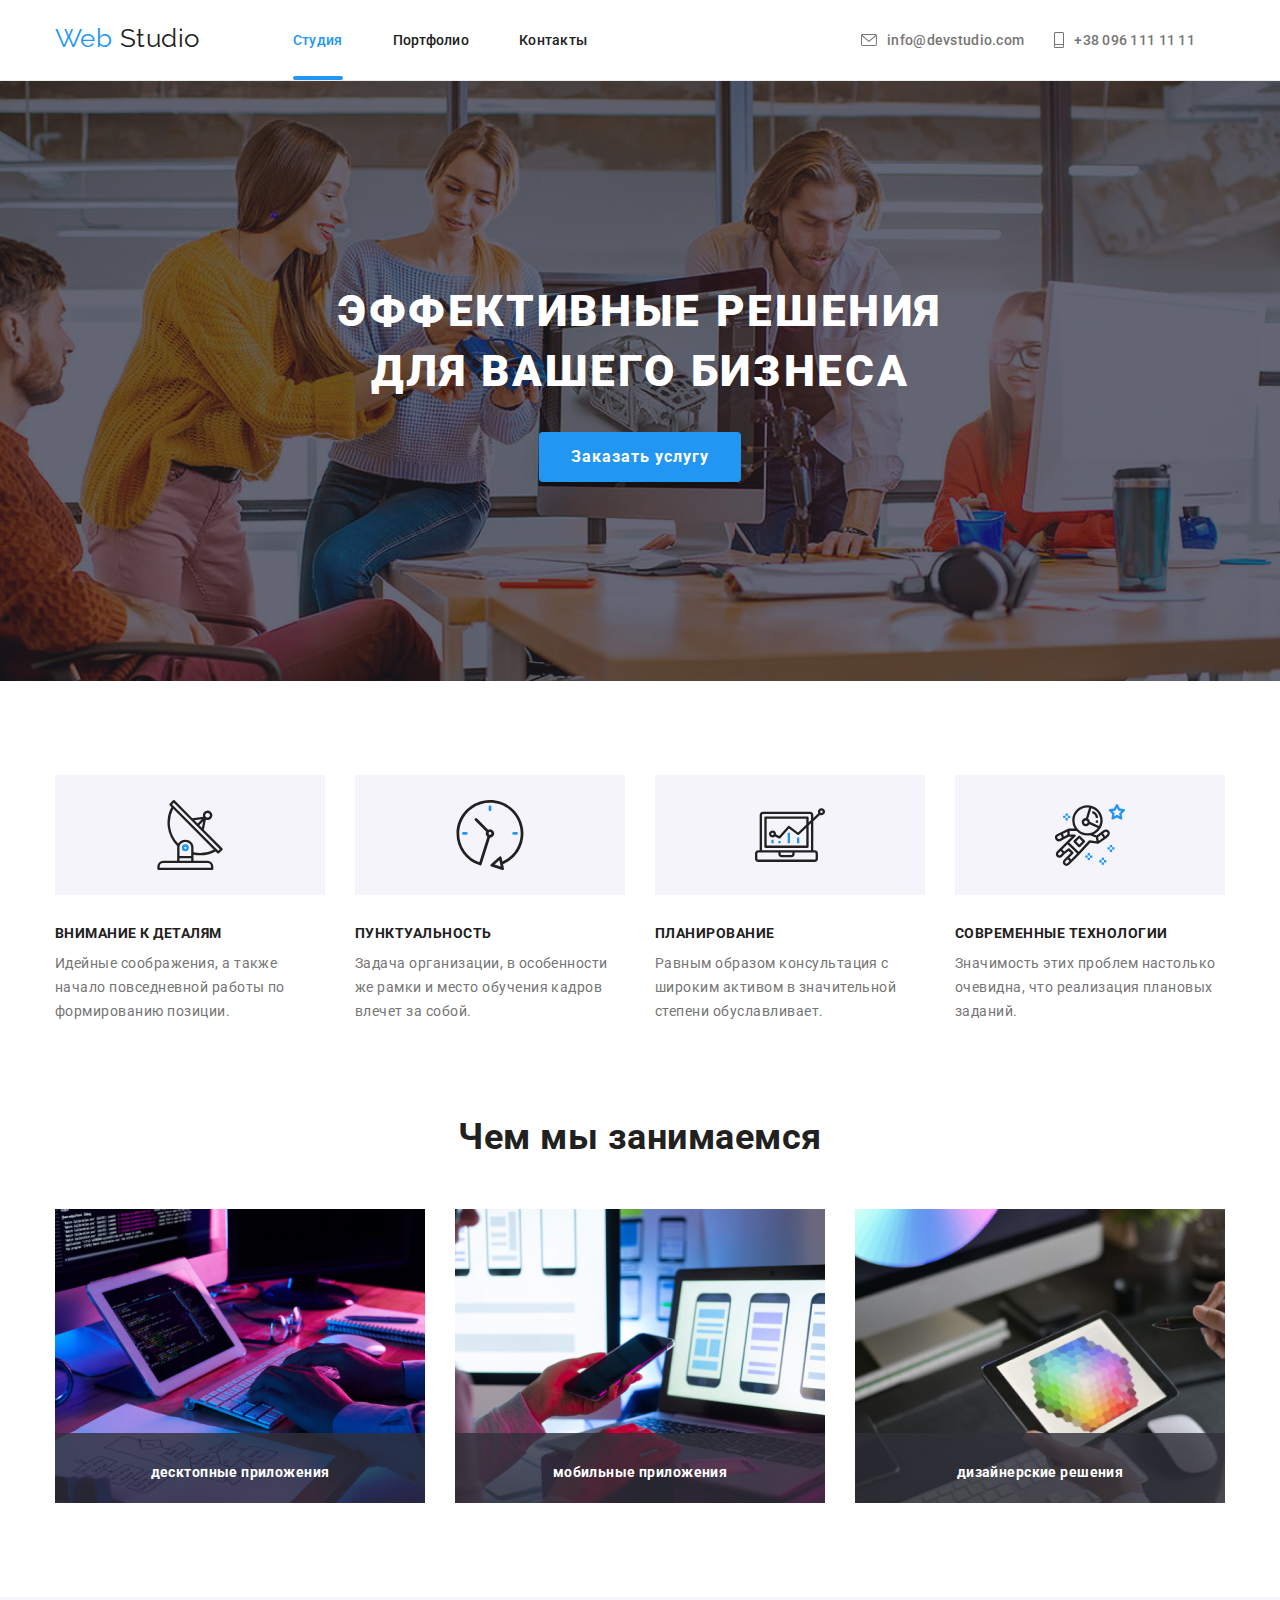
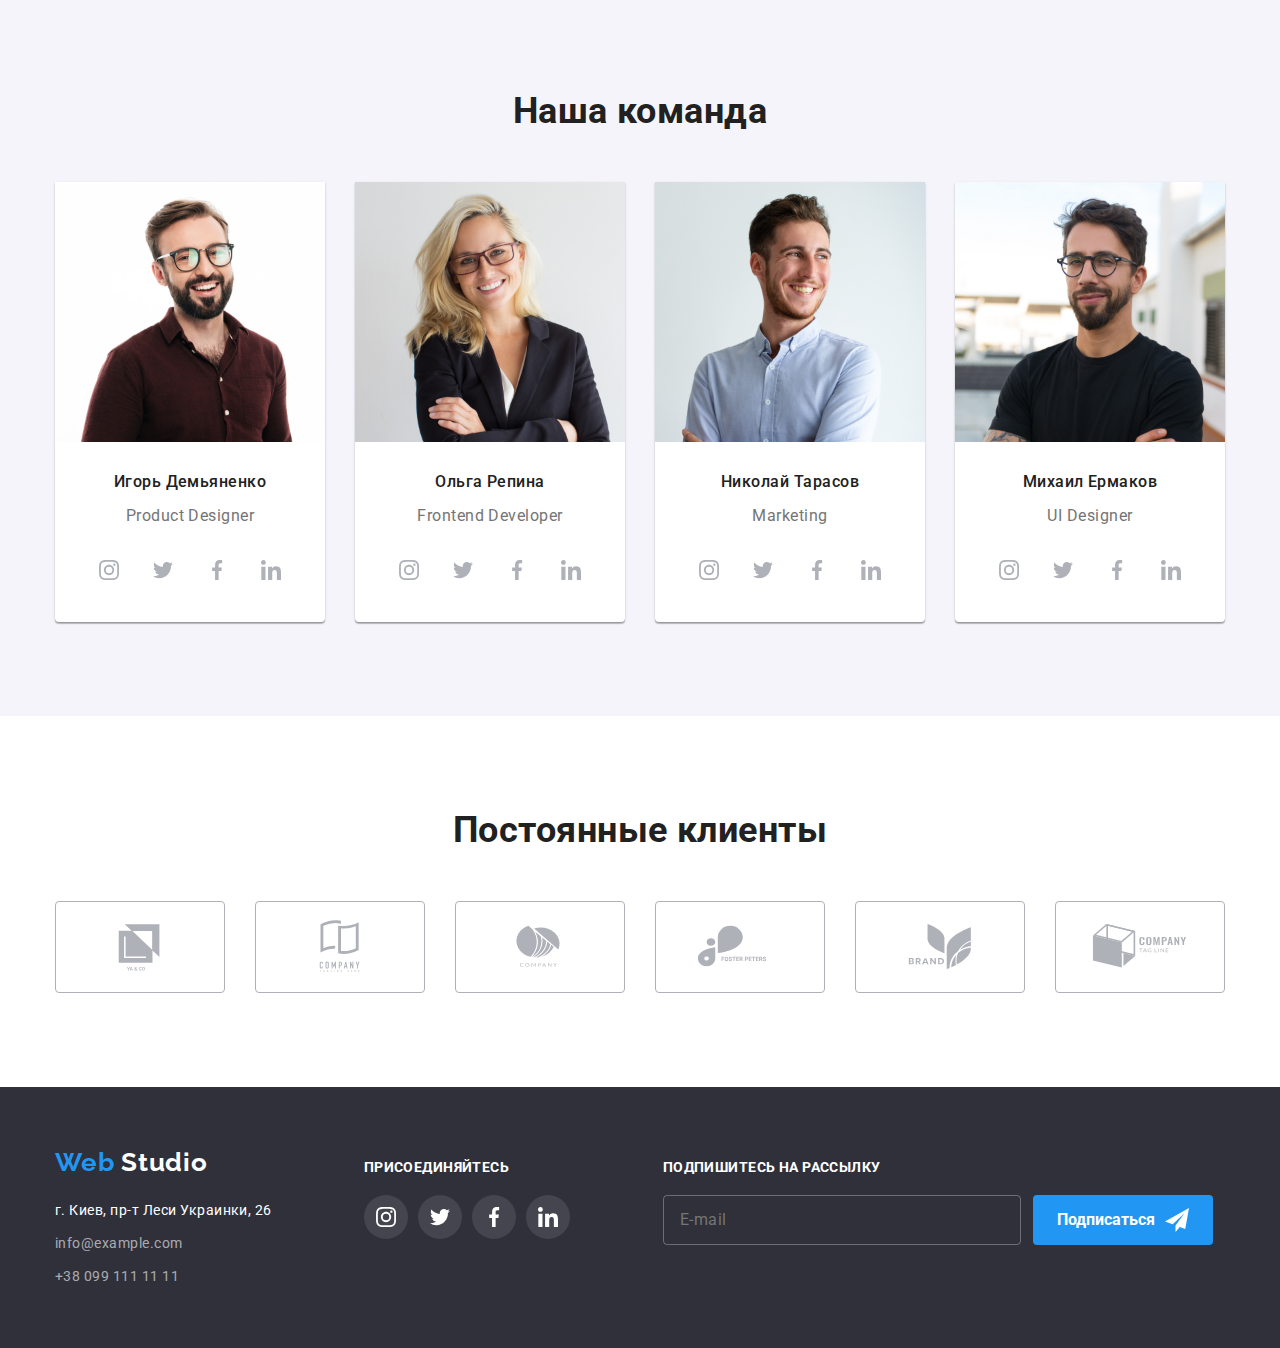
==== commit 3dfe0770: "footer-submit-btn" ====
--- a/index.html
+++ b/index.html
@@ -529,15 +529,19 @@
 						</li>
 					</ul>
 				</div>
-			</div>
-			<div>
-				<h2>подпишитесь на рассылку</h2>
-				<form action="">
-					<label for="">
-						<input type="text" />
-					</label>
-					<button></button>
-				</form>
+				<div class="container-subscription">
+					<h2 class="form-title">подпишитесь на рассылку</h2>
+					<form class="footer-form">
+						<input type="email" name="email" autocomplete="on" placeholder="E-mail" class="footer-email-input" />
+
+						<button type="submit" class="button footer-btn-subscrib">
+							Подписаться
+							<svg class="icon-subscribe" width="24" height="24">
+								<use href="./images/icons.svg#icon-send-button"></use>
+							</svg>
+						</button>
+					</form>
+				</div>
 			</div>
 		</footer>
 		<script src="./js/modal.js"></script>
--- a/css/styles.css
+++ b/css/styles.css
@@ -759,6 +759,73 @@
 
 }
 
+/* Footer-sign подписаться на рассылку */
+
+.container-subscription {
+    margin-left: 93px;
+    
+    /* width: 570px;
+    height: 86px; */
+}
+
+.form-title {
+    margin-bottom: 20px;
+   
+    font-weight: 700;
+    font-size: 14px;
+    line-height: 1.15;
+    letter-spacing: 0.03em;
+    text-transform: uppercase;
+
+    color: #FFFFFF;
+ 
+}
+
+.footer-form {
+    display: flex;
+}
+
+.footer-email-input {
+    display: flex;
+    align-items: center;
+    letter-spacing: 0.03em;
+
+    font-weight: 400;
+    font-size: 16px;
+    line-height: 1.25;
+
+    color: rgba(255, 255, 255, 0.6);
+
+    width: 358px;
+    padding-left: 16px;
+
+    background-color: rgba(0, 0, 0, 0);
+    border: 1px solid rgba(255, 255, 255, 0.3);
+    border-radius: 4px;
+
+}
+
+.footer-btn-subscrib {
+    display: flex;
+    justify-content: center;
+    align-items: center;
+
+    padding-top: 10px;
+    padding-bottom: 10px;
+    margin-left: 12px;
+    width: 180px;
+
+    font-weight: 700;
+    font-size: 16px;
+    line-height: 1.88;
+    
+}
+
+.icon-subscribe {
+    margin-left: 10px;
+    fill: var(--primary-white-color);
+}
+
 
 
 
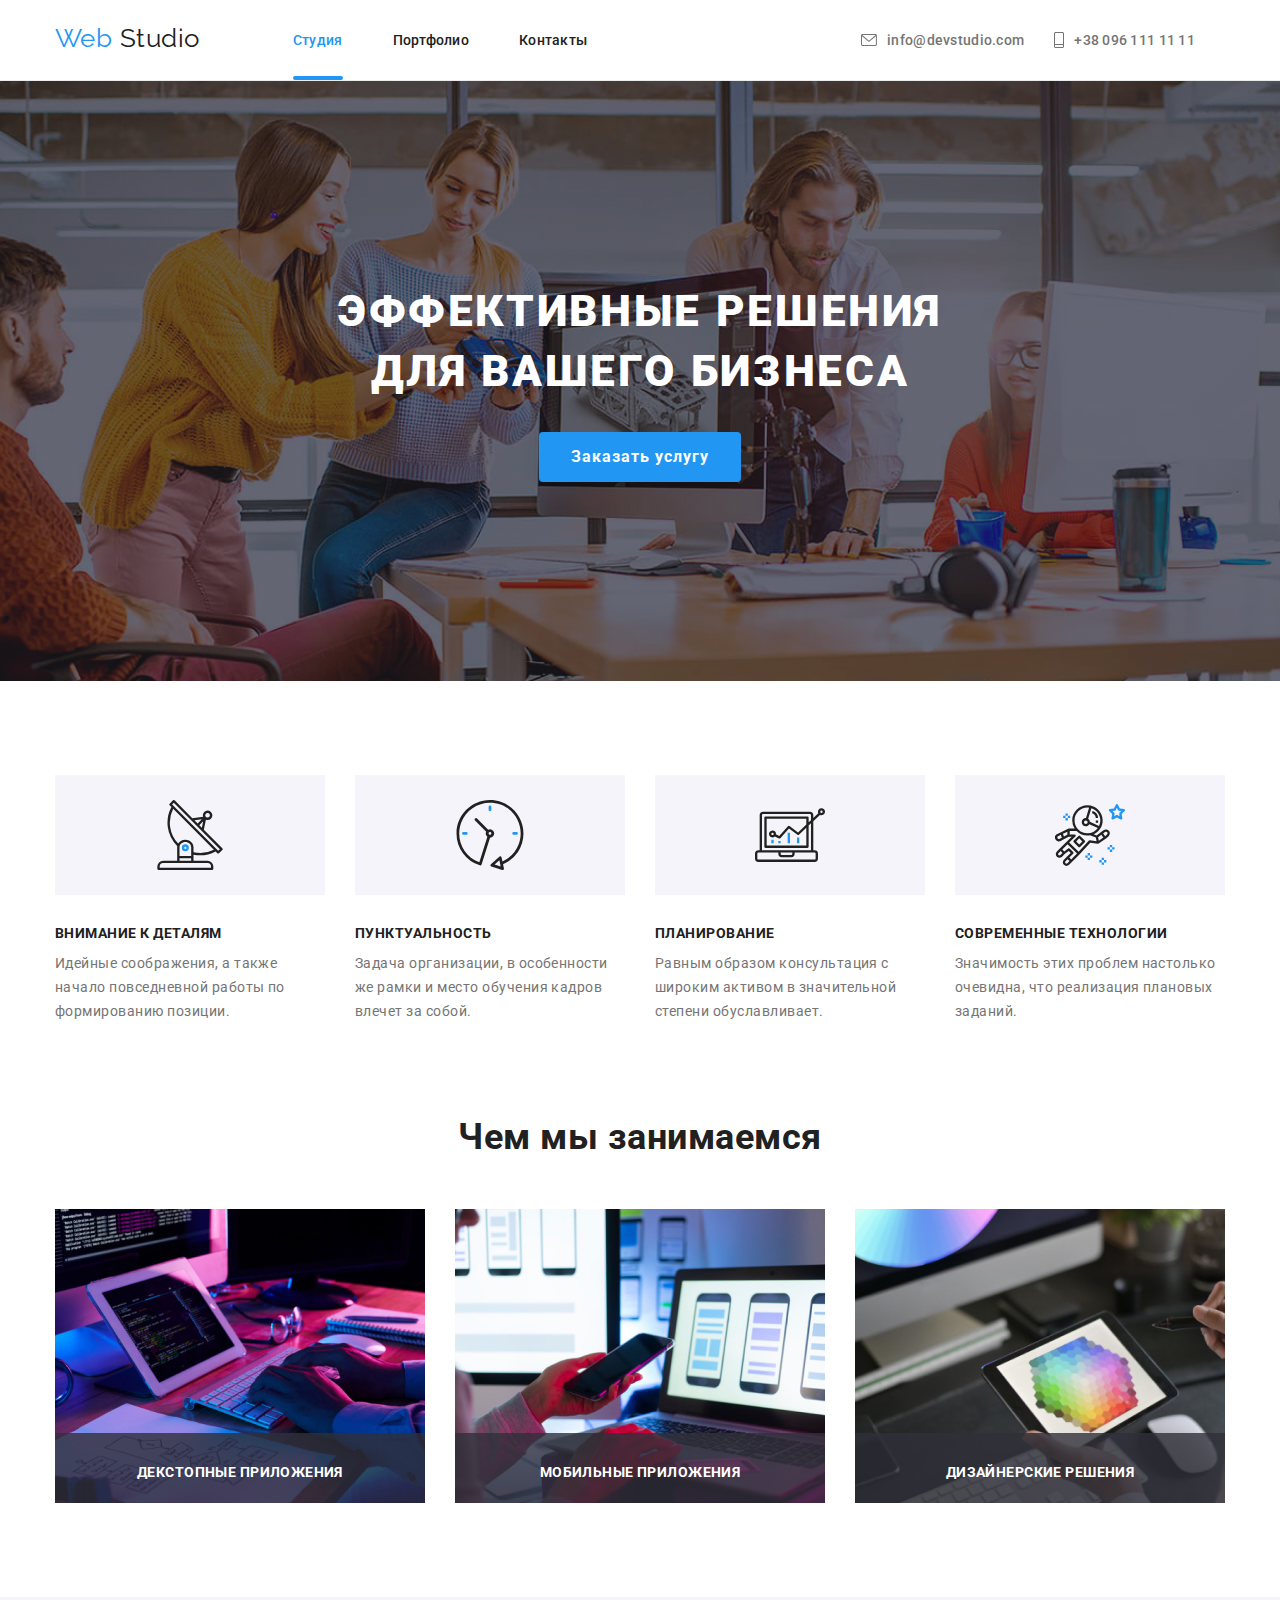
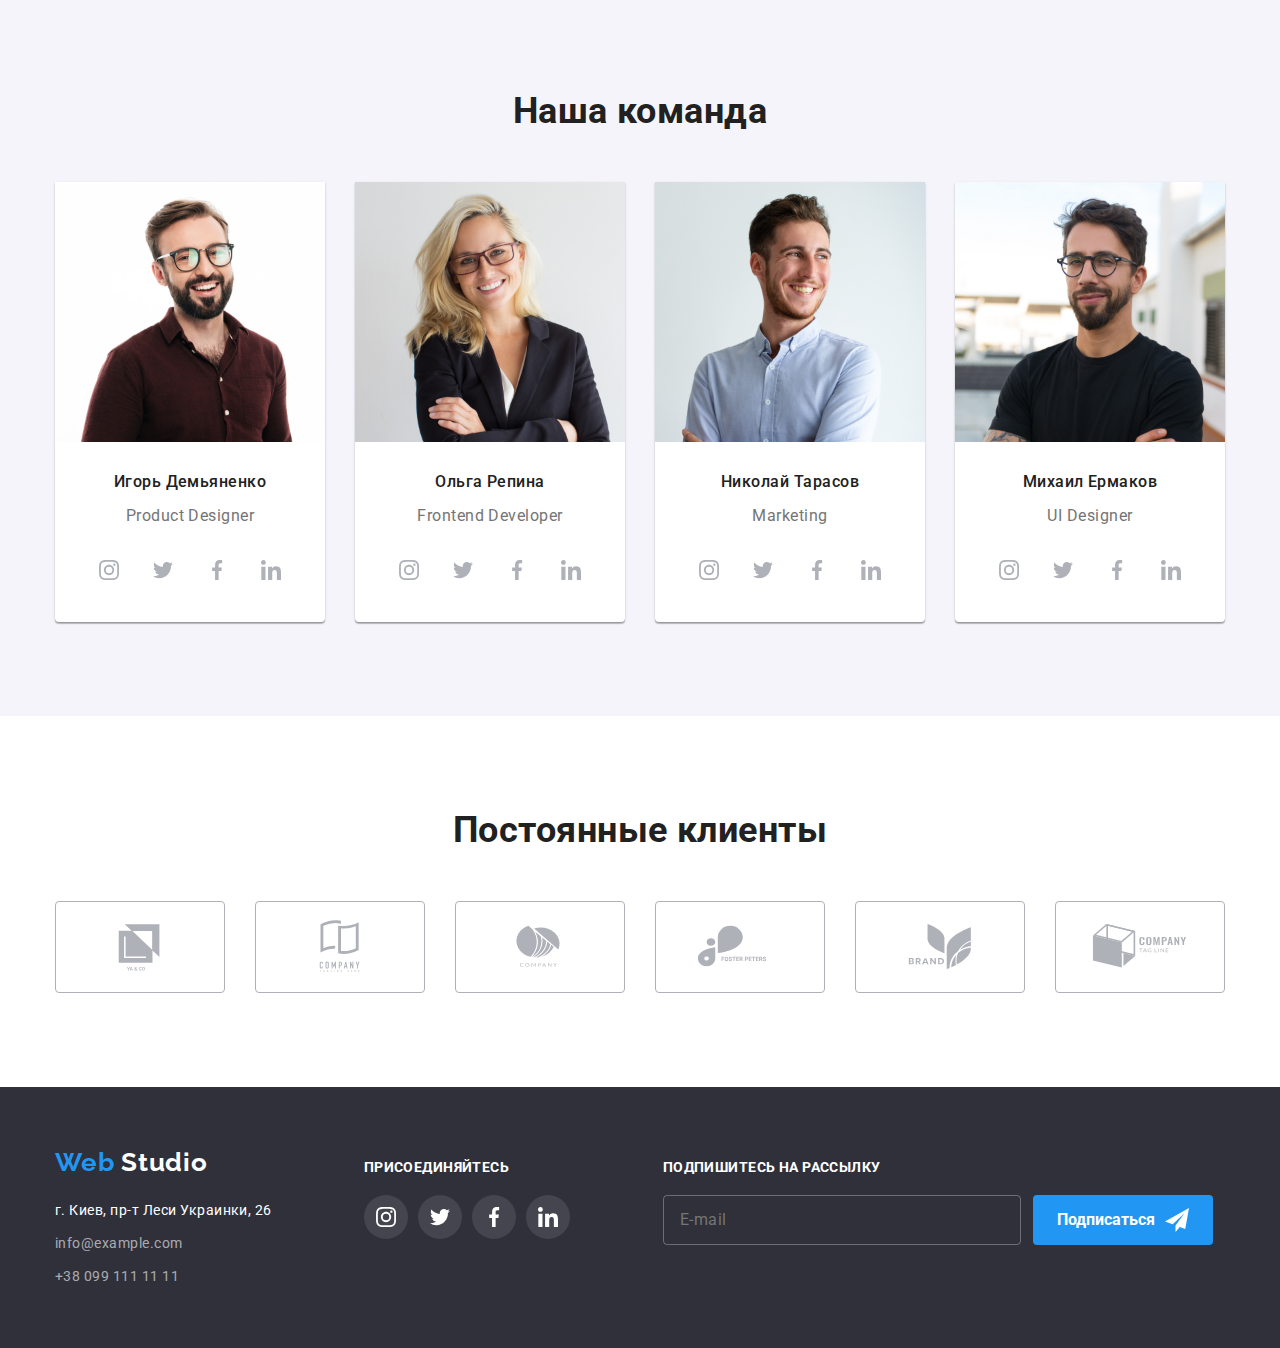
==== commit d36eebe9: "finaly compleate" ====
--- a/index.html
+++ b/index.html
@@ -86,6 +86,55 @@
 								<use href="./images/icons.svg#icon-icon-close"></use>
 							</svg>
 						</button>
+
+						<!-- Форма модального окна -->
+						<form class="form-modal-order">
+							<h3 class="title-form">Оставьте свои данные, мы вам перезвоним</h3>
+
+							<label for="name-order" class="name-input-order">Имя</label>
+							<label class="form-field">
+								<input type="text" class="input-form-order" name="name-order" id="name-order" />
+								<svg class="svg-form" width="18" height="18">
+									<use href="./images/icons.svg#icon-people"></use>
+								</svg>
+							</label>
+
+							<label for="tel-order" class="name-input-order">Телефон</label>
+							<label class="form-field">
+								<input type="tel" class="input-form-order" name="tel-order" id="tel-order" />
+								<svg class="svg-form" width="18" height="18">
+									<use href="./images/icons.svg#icon-tel"></use>
+								</svg>
+							</label>
+
+							<label for="email-order" class="name-input-order">Почта</label>
+							<label class="form-field">
+								<input type="email" class="input-form-order" name="email-order" id="email-order" />
+								<svg class="svg-form" width="18" height="18">
+									<use href="./images/icons.svg#icon-post"></use>
+								</svg>
+							</label>
+
+							<div class="comment-box">
+								<label for="comments-order" class="name-input-order">Комментарий</label>
+								<textarea
+									name="comments-order"
+									id="comments-order"
+									rows="5"
+									placeholder="Введите текст"
+									class="input-form-order"
+								></textarea>
+							</div>
+							<!-- checkbox - верификация -->
+							<label class="text-checkbox-order">
+								<input type="checkbox" class="checkbox-policy" name="policy" value="policy" />
+								<span class="svg-checkbox"></span>
+								Соглашаюсь с рассылкой и принимаю
+								<a href="#" class="link-policy">Условия договора</a>
+							</label>
+
+							<button type="submit" class="button btn-modal-form-order">Отправить</button>
+						</form>
 					</div>
 				</div>
 			</div>
@@ -144,15 +193,15 @@
 					<ul class="caption-list list">
 						<li class="caption-img">
 							<img src="./images/img-01.jpg" alt="компьютер" width="370" height="294" />
-							<h3 class="text-list-work">десктопные приложения</h3>
+							<h3 class="text-list-work">ДЕКСТОПНЫЕ ПРИЛОЖЕНИЯ</h3>
 						</li>
 						<li class="caption-img">
 							<img src="./images/img-02.jpg" alt="телефон" width="370" height="294" />
-							<h3 class="text-list-work">мобильные приложения</h3>
+							<h3 class="text-list-work">МОБИЛЬНЫЕ ПРИЛОЖЕНИЯ</h3>
 						</li>
 						<li class="caption-img">
 							<img src="./images/img-03.jpg" alt="планшет" width="370" height="294" />
-							<h3 class="text-list-work">дизайнерские решения</h3>
+							<h3 class="text-list-work">ДИЗАЙНЕРСКИЕ РЕШЕНИЯ</h3>
 						</li>
 					</ul>
 				</div>
--- a/css/styles.css
+++ b/css/styles.css
@@ -75,6 +75,7 @@
 .logo {
     padding-top: 24px;
     padding-bottom: 25px;
+   
 
     color: var(--accent-color);
 
@@ -236,7 +237,7 @@
     padding-top: 200px;
     padding-bottom: 200px;
 
-    color: var(--primary-white-color);
+    /* color: var(--primary-white-color); */
     background-color: var(--secondary-bg-gray-color);
 
     left: 0px;
@@ -273,6 +274,8 @@
     letter-spacing: 0.06em;
     text-align: center;
 
+    color: var(--primary-white-color);
+
 }
 
 /* button */
@@ -1071,6 +1074,7 @@
     left: 50%;
     width: 528px;
     height: 581px;
+    padding: 40px;
     /* justify-content: center; */
     transform: translate(-50%, -50%);
     /* transform: translate(50%, -50%) scale(1); */
@@ -1086,8 +1090,8 @@
 }
 
 .button-close {
-    width: 11px;
-    height: 11px;
+    width: 18px;
+    height: 18px;
 
 }
 
@@ -1104,6 +1108,178 @@
     border-radius: 50%;
     background: transparent;
     cursor: pointer;
-
-
-}+    fill: #000000;
+
+    transition: fill var(--animation-transition)
+
+}
+
+.close:hover,
+.close:focus {
+    fill: var(--accent-color);
+
+}
+
+/* Форма в модальном окне, Заказ услуг */
+
+
+.form-modal-order {
+    display: flex;
+    flex-direction: column;
+}
+
+.title-form {
+    margin-top: 0;
+    margin-bottom: 12px;
+
+    font-weight: bold;
+    font-size: 20px;
+    line-height: 1.15;
+    text-align: center;
+    letter-spacing: 0.03em;
+    color: var(--title-text---color);
+    
+}
+
+/* input comment-box */
+
+.comment-box {
+    margin-bottom: 20px;
+
+}
+
+/* SVG иконки в форме  form-field*/
+
+.form-field {
+    position: relative;
+    margin-bottom: 10px;
+    padding: 0;
+
+}
+
+.svg-form {
+    position: absolute;
+    top: 50%;
+    left: 12px;
+    transform: translateY(-50%);
+
+    transition: fill var(--animation-transition);
+}
+
+/* кастомизация input */
+
+.input-form-order {
+    padding: 11px 12px;
+    width: 100%;
+  
+    border: 1px solid rgba(33, 33, 33, 0.2);
+    border-radius: 4px;
+
+    transition: border var(--animation-transition);
+}
+
+.input-form-order:not(:last-child) {
+    padding-left: 42px;
+    height: 40px;
+}
+
+/* Стилизация для lable */
+
+.name-input-order {
+    display: block;
+    text-align: start;
+    margin-bottom: 4px;
+
+    font-weight: 400;
+    font-size: 12px;
+    line-height: 1.17;
+    letter-spacing: 0.03em;
+
+    color: #757575;
+}
+
+.input-form-order {
+    display: block;
+    /* padding-left: 42px; */
+    resize: none;
+}
+
+.input-form-order:focus {
+    border: 1px solid #2196f3;
+}
+.input-form-order:focus ~ .svg-form  {
+    fill: var(--accent-color);
+}  
+
+/* Checkbox с верификацией */
+
+.text-checkbox-order {
+    display: flex;
+    justify-content: center;
+    align-items: center;
+    margin-left: 12px;
+    margin-right: 12px;
+    margin-bottom: 30px;
+    font-weight: 400;
+    font-size: 14px;
+    line-height: 1.71;
+    letter-spacing: 0.03em;
+    color: #757575;
+}
+
+.checkbox-policy {
+    appearance: none;
+    position: absolute;
+}
+
+.svg-checkbox {
+    display: inline-block;
+    width: 16px;
+    height: 15px;
+
+    border: 2px solid #212121;
+    border-radius: 2px;
+    margin-right: 7px;
+
+    transition: border-color var(--animation-transition), background-color var(--animation-transition), background-image var(--animation-transition);
+}
+
+.checkbox-policy:checked+.svg-checkbox {
+    border-color: transparent;
+    background-color: var(--accent-color);
+    background-image: url(../images/Vector-1.svg);
+    /* background-size: contain; */
+    /* background-origin: border-box; */
+    background-repeat: no-repeat;
+}
+
+.checkbox-policy:focus + .svg-checkbox {
+    border-color: var(--accent-color)
+}
+
+.link-policy {
+    text-decoration: underline;
+    color: var(--accent-color);
+}
+
+/* Кнопка заказа в модальном окне */
+
+.btn-modal-form-order {
+    width: 200px;
+    padding-top: 10px;
+    padding-right: 55px;
+    padding-bottom: 10px;
+    padding-left: 55px;
+    margin-right: auto;
+    margin-left: auto;
+    font-weight: 700;
+    font-size: 16px;
+    line-height: 1.89;
+
+    transition: background-color var(--animation-transition);
+}
+
+.btn-modal-form-order:hover,
+.btn-modal-form-order:focus {
+    background-color: #188ce8;
+}
